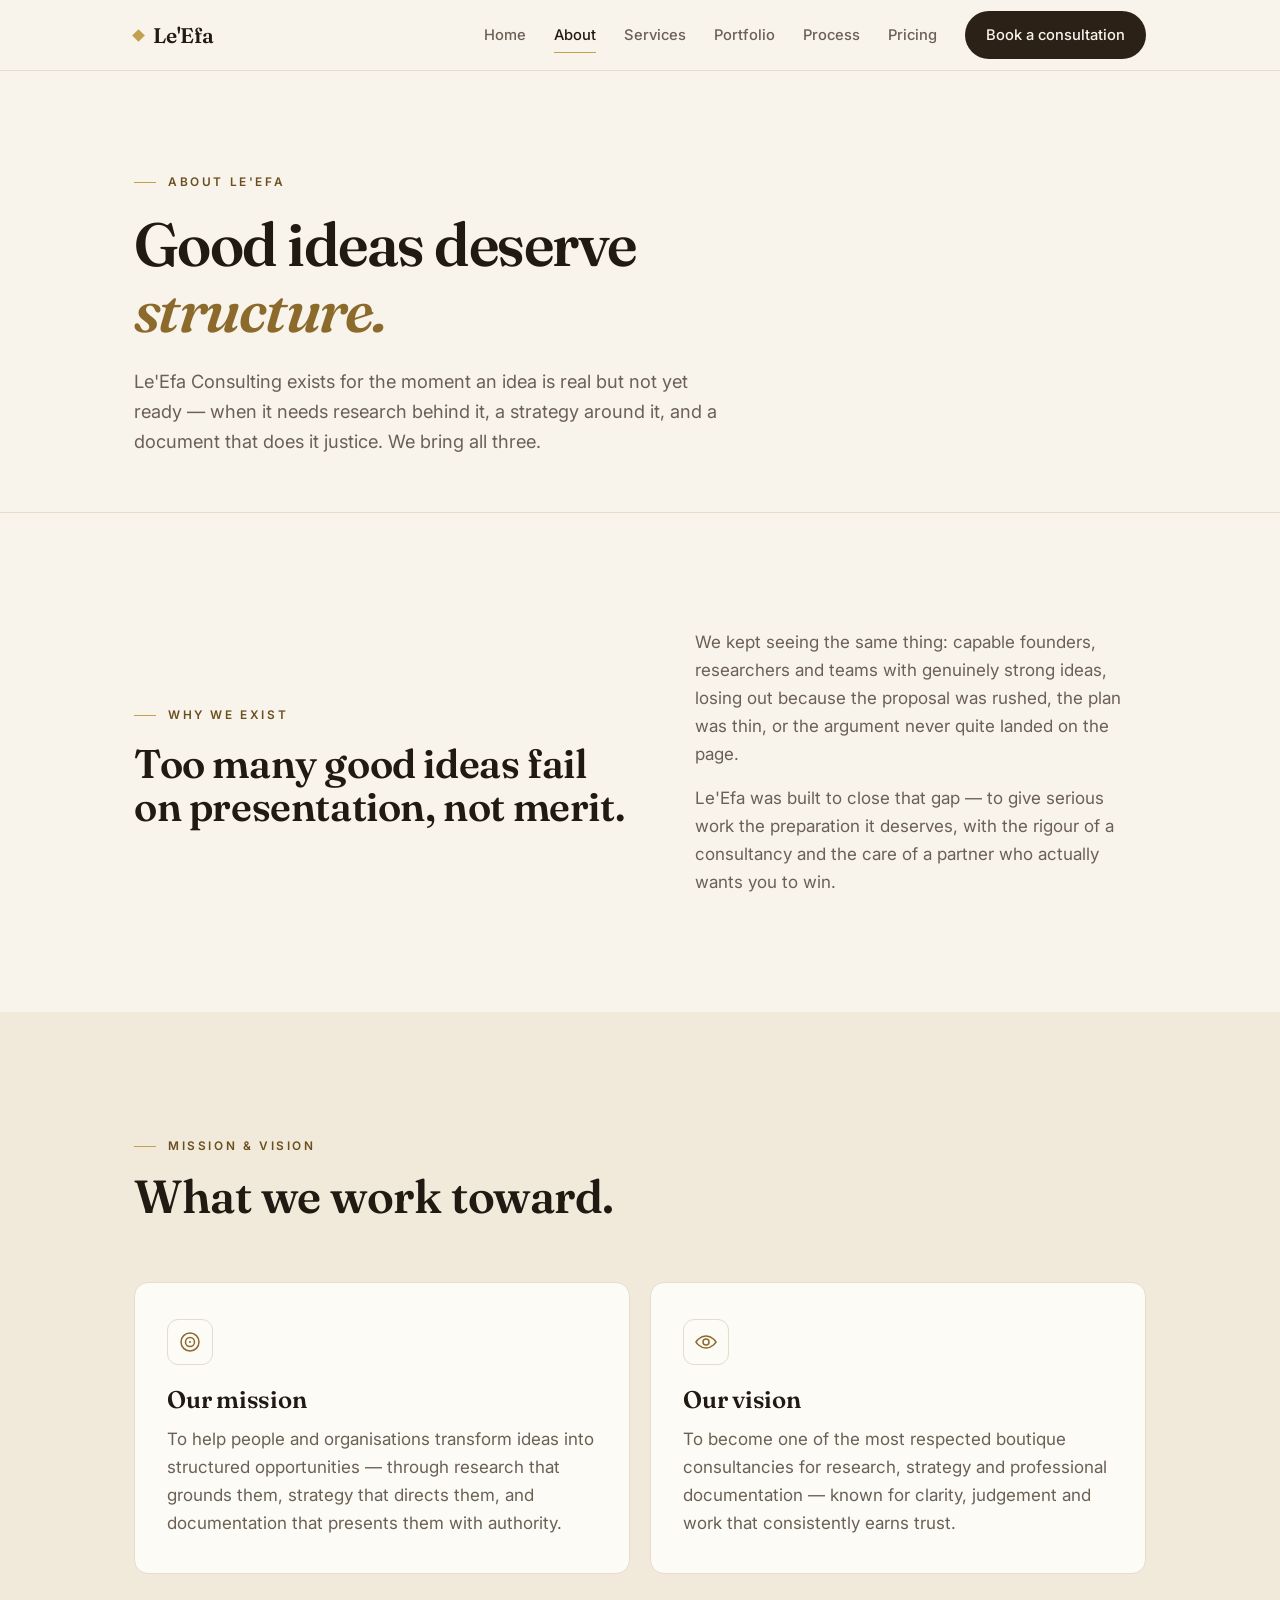
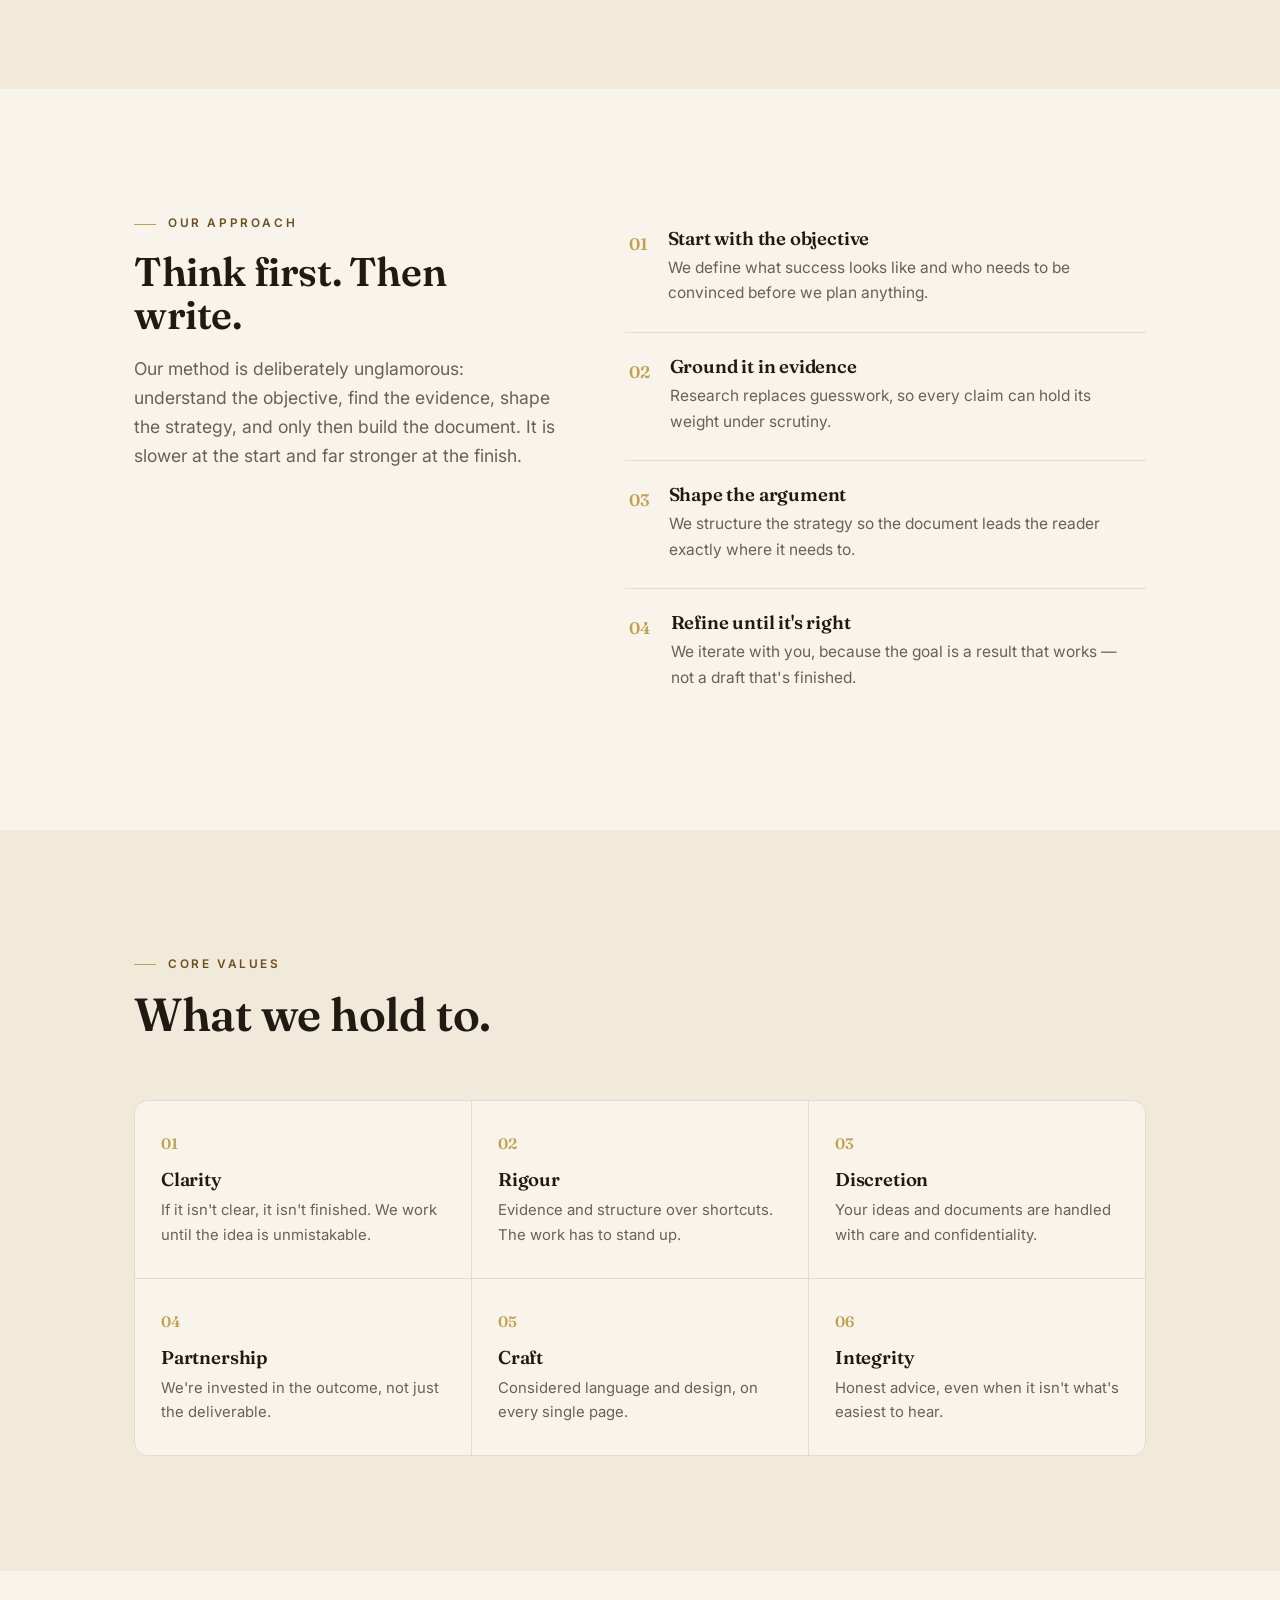
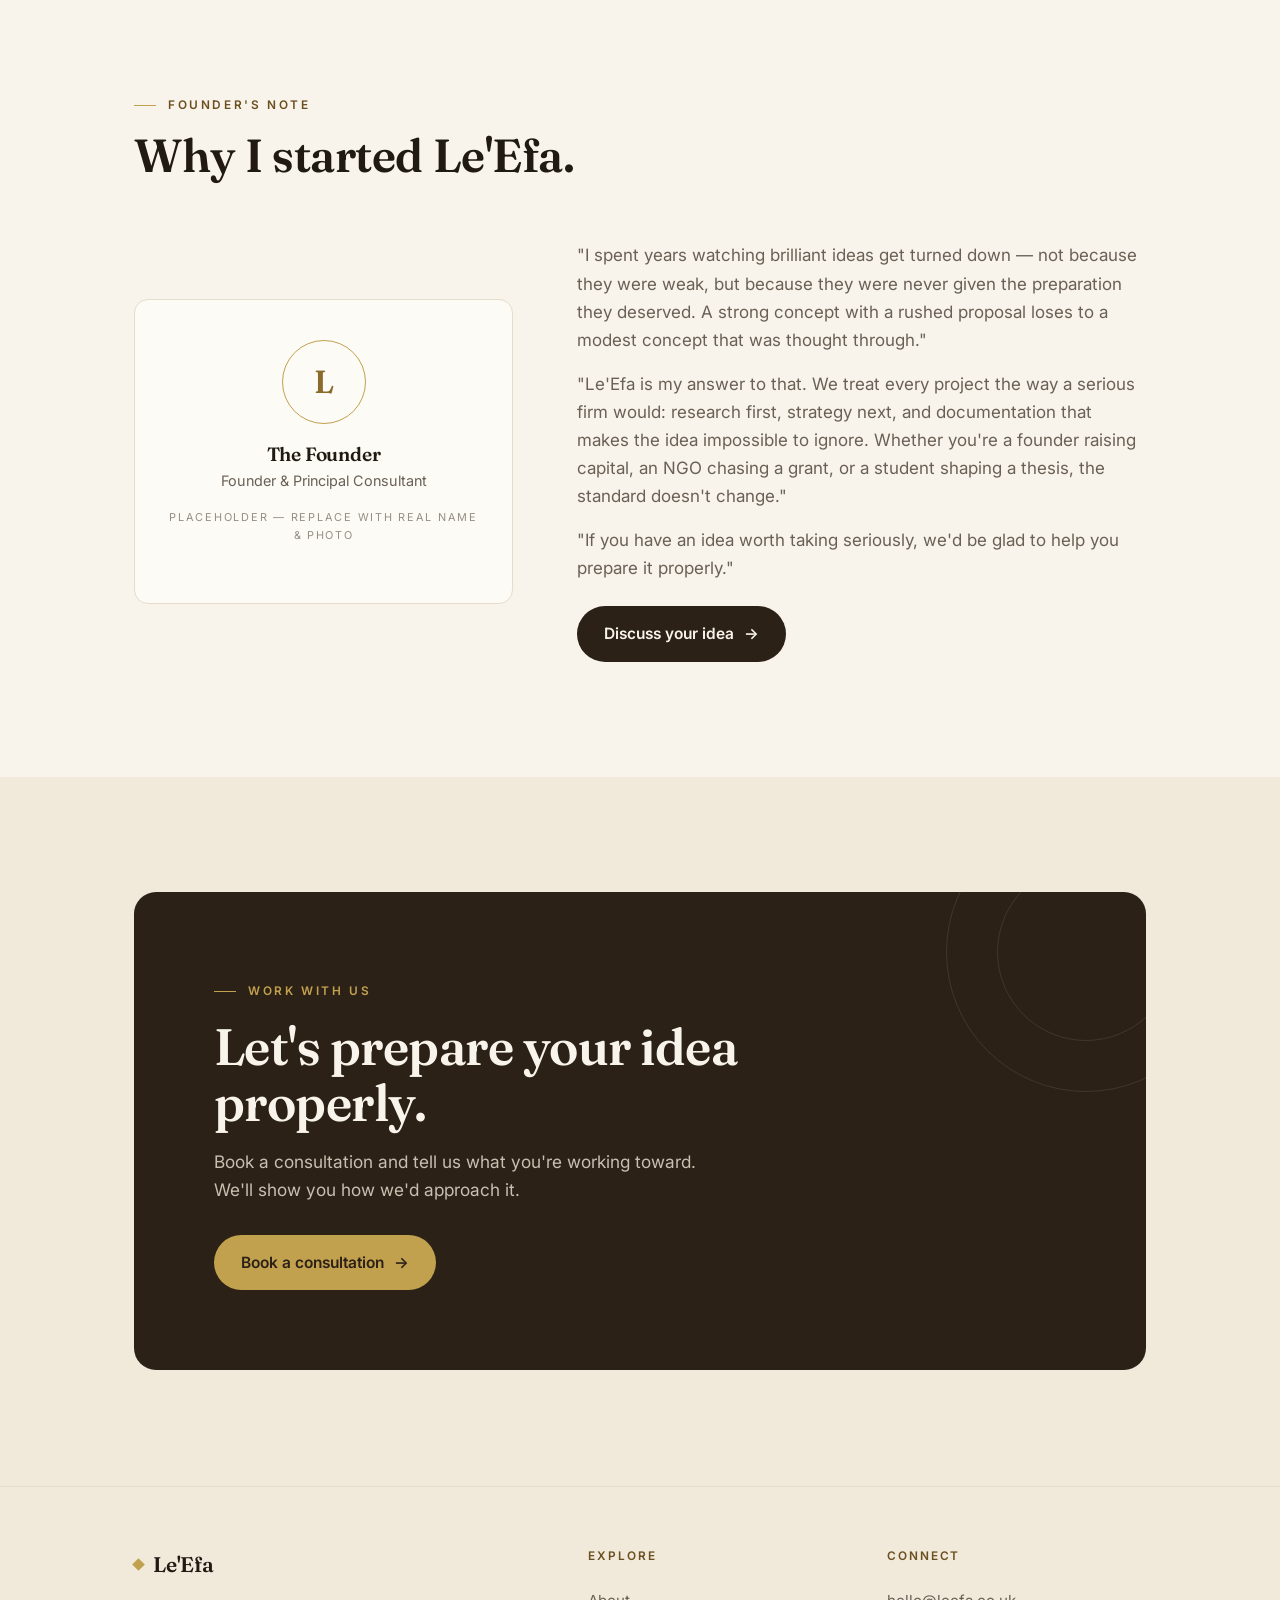
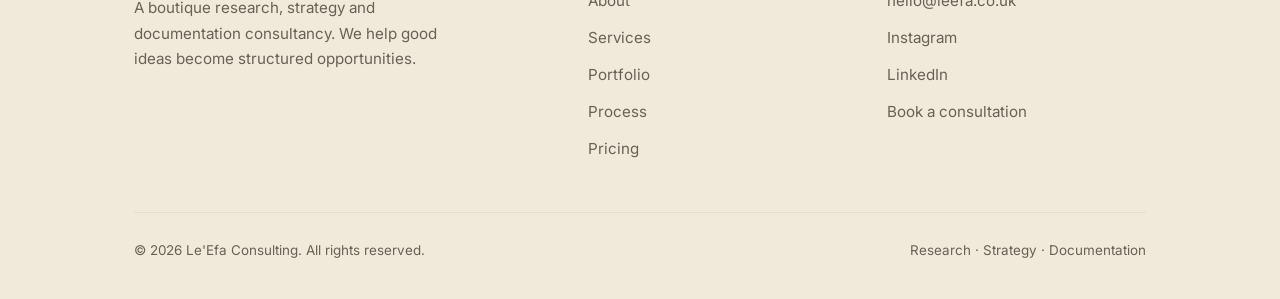
==== about.html @ c6ff4985 "Add files via upload" ====
<!DOCTYPE html>
<html lang="en">
<head>
<meta charset="UTF-8" />
<meta name="viewport" content="width=device-width, initial-scale=1.0" />
<title>About — Le'Efa Consulting</title>
<meta name="description" content="Why Le'Efa Consulting exists: our mission, vision, approach, values and founder story. A boutique research, strategy and documentation consultancy." />
<link rel="preconnect" href="https://fonts.googleapis.com">
<link rel="preconnect" href="https://fonts.gstatic.com" crossorigin>
<link href="https://fonts.googleapis.com/css2?family=Fraunces:opsz,wght@9..144,400;9..144,500;9..144,600;9..144,700&family=Inter:wght@400;500;600&display=swap" rel="stylesheet">
<link rel="stylesheet" href="styles.css">
</head>
<body>

<header>
  <div class="container nav">
    <a class="brand" href="index.html"><span class="mark"></span>Le'Efa</a>
    <nav class="nav-links" aria-label="Primary">
      <a href="index.html">Home</a>
      <a href="about.html" class="current">About</a>
      <a href="services.html">Services</a>
      <a href="portfolio.html">Portfolio</a>
      <a href="process.html">Process</a>
      <a href="pricing.html">Pricing</a>
      <a class="btn btn-primary" href="contact.html">Book a consultation</a>
    </nav>
    <button class="menu-btn" id="menuBtn" aria-label="Open menu" aria-expanded="false"><span></span></button>
  </div>
  <div class="mobile-menu" id="mobileMenu">
    <a href="index.html">Home</a><a href="about.html">About</a><a href="services.html">Services</a><a href="portfolio.html">Portfolio</a><a href="process.html">Process</a><a href="pricing.html">Pricing</a><a href="contact.html">Contact</a>
    <a class="btn btn-primary" href="contact.html">Book a consultation</a>
  </div>
</header>

<!-- PAGE HERO -->
<section class="page-hero">
  <div class="container">
    <span class="eyebrow">About Le'Efa</span>
    <h1>Good ideas deserve <em>structure.</em></h1>
    <p>Le'Efa Consulting exists for the moment an idea is real but not yet ready — when it needs research behind it, a strategy around it, and a document that does it justice. We bring all three.</p>
  </div>
</section>

<!-- WHY WE EXIST -->
<section class="section">
  <div class="container help-grid">
    <div class="rv">
      <span class="eyebrow">Why we exist</span>
      <h2 style="font-size:clamp(1.8rem,3.6vw,2.5rem);margin-top:16px">Too many good ideas fail on presentation, not merit.</h2>
    </div>
    <div class="rv">
      <p style="color:var(--muted);margin-bottom:16px">We kept seeing the same thing: capable founders, researchers and teams with genuinely strong ideas, losing out because the proposal was rushed, the plan was thin, or the argument never quite landed on the page.</p>
      <p style="color:var(--muted)">Le'Efa was built to close that gap — to give serious work the preparation it deserves, with the rigour of a consultancy and the care of a partner who actually wants you to win.</p>
    </div>
  </div>
</section>

<!-- MISSION / VISION -->
<section class="section alt">
  <div class="container">
    <div class="head rv"><span class="eyebrow">Mission &amp; vision</span><h2>What we work toward.</h2></div>
    <div class="mv">
      <div class="mv-card rv">
        <div class="ic"><svg viewBox="0 0 24 24" fill="none" stroke="currentColor" stroke-width="1.5"><circle cx="12" cy="12" r="9"/><circle cx="12" cy="12" r="4.5"/><circle cx="12" cy="12" r="1" fill="currentColor" stroke="none"/></svg></div>
        <h3>Our mission</h3>
        <p>To help people and organisations transform ideas into structured opportunities — through research that grounds them, strategy that directs them, and documentation that presents them with authority.</p>
      </div>
      <div class="mv-card rv">
        <div class="ic"><svg viewBox="0 0 24 24" fill="none" stroke="currentColor" stroke-width="1.5"><path d="M2 12s3.5-6 10-6 10 6 10 6-3.5 6-10 6S2 12 2 12Z"/><circle cx="12" cy="12" r="3"/></svg></div>
        <h3>Our vision</h3>
        <p>To become one of the most respected boutique consultancies for research, strategy and professional documentation — known for clarity, judgement and work that consistently earns trust.</p>
      </div>
    </div>
  </div>
</section>

<!-- APPROACH -->
<section class="section">
  <div class="container why">
    <div class="rv">
      <span class="eyebrow">Our approach</span>
      <h2 style="font-size:clamp(1.8rem,3.6vw,2.5rem);margin-top:16px">Think first. Then write.</h2>
      <p class="lead" style="margin-top:18px">Our method is deliberately unglamorous: understand the objective, find the evidence, shape the strategy, and only then build the document. It is slower at the start and far stronger at the finish.</p>
    </div>
    <div class="why-list rv">
      <div class="why-item"><span class="n">01</span><div><h4>Start with the objective</h4><p>We define what success looks like and who needs to be convinced before we plan anything.</p></div></div>
      <div class="why-item"><span class="n">02</span><div><h4>Ground it in evidence</h4><p>Research replaces guesswork, so every claim can hold its weight under scrutiny.</p></div></div>
      <div class="why-item"><span class="n">03</span><div><h4>Shape the argument</h4><p>We structure the strategy so the document leads the reader exactly where it needs to.</p></div></div>
      <div class="why-item"><span class="n">04</span><div><h4>Refine until it's right</h4><p>We iterate with you, because the goal is a result that works — not a draft that's finished.</p></div></div>
    </div>
  </div>
</section>

<!-- CORE VALUES -->
<section class="section alt">
  <div class="container">
    <div class="head rv"><span class="eyebrow">Core values</span><h2>What we hold to.</h2></div>
    <div class="values">
      <div class="value rv"><div class="vn">01</div><h4>Clarity</h4><p>If it isn't clear, it isn't finished. We work until the idea is unmistakable.</p></div>
      <div class="value rv"><div class="vn">02</div><h4>Rigour</h4><p>Evidence and structure over shortcuts. The work has to stand up.</p></div>
      <div class="value rv"><div class="vn">03</div><h4>Discretion</h4><p>Your ideas and documents are handled with care and confidentiality.</p></div>
      <div class="value rv"><div class="vn">04</div><h4>Partnership</h4><p>We're invested in the outcome, not just the deliverable.</p></div>
      <div class="value rv"><div class="vn">05</div><h4>Craft</h4><p>Considered language and design, on every single page.</p></div>
      <div class="value rv"><div class="vn">06</div><h4>Integrity</h4><p>Honest advice, even when it isn't what's easiest to hear.</p></div>
    </div>
  </div>
</section>

<!-- FOUNDER -->
<section class="section">
  <div class="container">
    <div class="head rv"><span class="eyebrow">Founder's note</span><h2>Why I started Le'Efa.</h2></div>
    <div class="founder">
      <div class="founder-card rv">
        <div class="mono-mark">L</div>
        <h4>The Founder</h4>
        <p class="role">Founder &amp; Principal Consultant</p>
        <p class="ph-note" style="margin-top:16px">Placeholder — replace with real name &amp; photo</p>
      </div>
      <div class="founder-body rv">
        <p>"I spent years watching brilliant ideas get turned down — not because they were weak, but because they were never given the preparation they deserved. A strong concept with a rushed proposal loses to a modest concept that was thought through."</p>
        <p>"Le'Efa is my answer to that. We treat every project the way a serious firm would: research first, strategy next, and documentation that makes the idea impossible to ignore. Whether you're a founder raising capital, an NGO chasing a grant, or a student shaping a thesis, the standard doesn't change."</p>
        <p>"If you have an idea worth taking seriously, we'd be glad to help you prepare it properly."</p>
        <div class="btn-row" style="margin-top:24px"><a class="btn btn-primary" href="contact.html">Discuss your idea <span class="ar">→</span></a></div>
      </div>
    </div>
  </div>
</section>

<!-- CTA -->
<section class="section alt">
  <div class="container">
    <div class="cta-band rv">
      <span class="glow" aria-hidden="true"></span>
      <span class="eyebrow" style="color:var(--gold)">Work with us</span>
      <h2 style="margin-top:18px">Let's prepare your idea properly.</h2>
      <p>Book a consultation and tell us what you're working toward. We'll show you how we'd approach it.</p>
      <div class="btn-row"><a class="btn btn-primary" href="contact.html">Book a consultation <span class="ar">→</span></a></div>
    </div>
  </div>
</section>

<footer>
  <div class="container">
    <div class="foot-grid">
      <div class="foot-brand">
        <a class="brand" href="index.html"><span class="mark"></span>Le'Efa</a>
        <p>A boutique research, strategy and documentation consultancy. We help good ideas become structured opportunities.</p>
      </div>
      <div class="foot"><h5>Explore</h5><a href="about.html">About</a><a href="services.html">Services</a><a href="portfolio.html">Portfolio</a><a href="process.html">Process</a><a href="pricing.html">Pricing</a></div>
      <div class="foot"><h5>Connect</h5><a href="mailto:hello@leefa.co.uk">hello@leefa.co.uk</a><a href="#" target="_blank" rel="noopener">Instagram</a><a href="#" target="_blank" rel="noopener">LinkedIn</a><a href="contact.html">Book a consultation</a></div>
    </div>
    <div class="foot-bottom"><span>© <span id="yr"></span> Le'Efa Consulting. All rights reserved.</span><span>Research · Strategy · Documentation</span></div>
  </div>
</footer>

<script src="main.js" defer></script>
</body>
</html>
---- styles.css ----
/* =======================================================================
   LE'EFA CONSULTING — shared design system
   Edit the tokens in :root to re-skin the entire site in one place.
   ======================================================================= */
:root{
  --cream:#F8F4EC;        /* page background        */
  --warm-white:#FDFBF6;   /* cards / raised surfaces */
  --cream-2:#F1EADB;      /* alt section panels     */
  --ink:#211A12;          /* primary text           */
  --muted:#6A6055;        /* secondary text         */
  --mustard:#8C6A2C;      /* primary brand (large)  */
  --mustard-deep:#6B4F1E; /* brand for small text   */
  --gold:#C2A14E;         /* accent only — rules, marks, hovers */
  --darkbrown:#2C2117;    /* deep sections, footer  */
  --charcoal:#1A1714;     /* near-black             */
  --line:#E5DCCB;         /* hairlines              */

  --max:1140px;
  --gut:clamp(22px,5vw,64px);
  --rad:14px;
  --shadow:0 26px 48px -40px rgba(44,33,23,.55);
}

*{box-sizing:border-box;}
html{scroll-behavior:smooth;}
body{margin:0;background:var(--cream);color:var(--ink);
  font-family:"Inter",system-ui,sans-serif;font-size:17px;line-height:1.65;-webkit-font-smoothing:antialiased;}
a{color:inherit;text-decoration:none;}
img,svg{display:block;max-width:100%;}
h1,h2,h3,h4{font-family:"Fraunces",Georgia,serif;font-weight:600;line-height:1.08;letter-spacing:-.01em;margin:0;color:var(--ink);}
p{margin:0;}
ul{margin:0;}
::selection{background:var(--gold);color:var(--darkbrown);}
:focus-visible{outline:2px solid var(--mustard);outline-offset:3px;border-radius:4px;}

.container{max-width:var(--max);margin:0 auto;padding:0 var(--gut);}
.eyebrow{font-size:.74rem;letter-spacing:.22em;text-transform:uppercase;color:var(--mustard-deep);font-weight:600;display:inline-flex;align-items:center;gap:12px;}
.eyebrow::before{content:"";width:22px;height:1px;background:var(--gold);}
.section{padding:clamp(60px,9vw,116px) 0;}
.alt{background:var(--cream-2);}
.lead{color:var(--muted);font-size:1.1rem;max-width:42ch;}
.center{text-align:center;}
.center .eyebrow{justify-content:center;}
.center .lead{margin-left:auto;margin-right:auto;}

/* ---------- buttons ---------- */
.btn{display:inline-flex;align-items:center;gap:10px;border-radius:46px;padding:14px 26px;font-weight:600;font-size:.97rem;transition:.22s ease;cursor:pointer;border:1px solid transparent;font-family:inherit;}
.btn .ar{transition:transform .22s ease;}
.btn:hover .ar{transform:translateX(4px);}
.btn-primary{background:var(--darkbrown);color:var(--cream);}
.btn-primary:hover{background:var(--mustard);}
.btn-outline{border-color:var(--ink);color:var(--ink);}
.btn-outline:hover{background:var(--ink);color:var(--cream);}
.btn-row{display:flex;gap:16px;flex-wrap:wrap;}

/* ---------- nav ---------- */
header{position:sticky;top:0;z-index:60;background:rgba(248,244,236,.84);backdrop-filter:blur(12px);border-bottom:1px solid var(--line);}
.nav{display:flex;align-items:center;justify-content:space-between;height:70px;}
.brand{font-family:"Fraunces";font-weight:600;font-size:1.32rem;letter-spacing:-.01em;display:flex;align-items:center;gap:10px;color:var(--ink);}
.brand .mark{width:9px;height:9px;background:var(--gold);transform:rotate(45deg);flex:none;}
.nav-links{display:flex;align-items:center;gap:28px;}
.nav-links a{font-size:.92rem;color:var(--muted);font-weight:500;transition:color .2s;position:relative;}
.nav-links a:hover,.nav-links a.current{color:var(--ink);}
.nav-links a::after{content:"";position:absolute;left:0;bottom:-6px;width:0;height:1.5px;background:var(--gold);transition:width .25s;}
.nav-links a:hover::after,.nav-links a.current::after{width:100%;}
.nav-links a.btn::after{display:none;}
.nav .btn{padding:11px 20px;color:var(--cream);}
.menu-btn{display:none;background:none;border:1px solid var(--line);border-radius:10px;width:42px;height:38px;cursor:pointer;padding:0;align-items:center;justify-content:center;}
.menu-btn span,.menu-btn span::before,.menu-btn span::after{display:block;width:18px;height:1.5px;background:var(--ink);position:relative;}
.menu-btn span::before,.menu-btn span::after{content:"";position:absolute;left:0;}
.menu-btn span::before{top:-6px;}.menu-btn span::after{top:6px;}
.mobile-menu{display:none;flex-direction:column;padding:8px var(--gut) 22px;border-bottom:1px solid var(--line);background:var(--cream);}
.mobile-menu a{padding:13px 0;border-bottom:1px solid var(--line);font-size:1rem;color:var(--ink);}
.mobile-menu a:last-of-type{border-bottom:none;}
.mobile-menu .btn{margin-top:16px;justify-content:center;color:var(--cream);}
.mobile-menu.open{display:flex;}

/* ---------- page hero (subpages) ---------- */
.page-hero{padding:clamp(54px,8vw,92px) 0 clamp(36px,5vw,56px);border-bottom:1px solid var(--line);}
.page-hero h1{font-size:clamp(2.4rem,5.4vw,3.8rem);font-weight:600;letter-spacing:-.025em;margin-top:20px;max-width:18ch;}
.page-hero h1 em{font-style:italic;color:var(--mustard);}
.page-hero p{color:var(--muted);font-size:1.14rem;max-width:54ch;margin-top:22px;}

/* ---------- home hero ---------- */
.hero{padding-top:clamp(40px,7vw,84px);padding-bottom:clamp(54px,8vw,96px);}
.hero-grid{display:grid;grid-template-columns:1.08fr .92fr;gap:clamp(30px,5vw,68px);align-items:center;}
.hero h1{font-size:clamp(2.5rem,6vw,4.4rem);font-weight:600;letter-spacing:-.025em;margin-top:22px;}
.hero h1 em{font-style:italic;color:var(--mustard);}
.hero .lead{margin:26px 0 34px;max-width:44ch;font-size:1.14rem;}
.hero .btn-row{margin-bottom:30px;}
.served{display:flex;gap:22px;flex-wrap:wrap;color:var(--muted);font-size:.82rem;letter-spacing:.04em;}
.served span{display:flex;align-items:center;gap:8px;}
.served span::before{content:"";width:5px;height:5px;background:var(--gold);border-radius:50%;}

/* hero figure: layered document */
.figure{position:relative;display:flex;justify-content:center;}
.doc-stack{position:relative;width:min(100%,420px);aspect-ratio:5/5.4;}
.doc{position:absolute;inset:0;background:var(--warm-white);border:1px solid var(--line);border-radius:12px;box-shadow:var(--shadow);}
.doc.back{transform:rotate(-5deg) translate(-12px,14px);background:var(--cream-2);box-shadow:none;}
.doc.mid{transform:rotate(3deg) translate(10px,6px);opacity:.9;box-shadow:0 18px 34px -30px rgba(44,33,23,.5);}
.doc.front{padding:34px 32px;}
.doc .tab{position:absolute;top:-1px;right:30px;width:46px;height:18px;background:var(--gold);border-radius:0 0 6px 6px;}
.doc .h-bar{height:13px;width:58%;background:var(--mustard);border-radius:3px;margin-bottom:8px;}
.doc .h-sub{height:8px;width:34%;background:var(--gold);border-radius:3px;margin-bottom:26px;}
.doc .ln{height:7px;background:var(--line);border-radius:3px;margin-bottom:13px;}
.doc .seal{position:absolute;bottom:30px;left:32px;display:flex;align-items:center;gap:10px;color:var(--mustard-deep);font-family:"Fraunces";font-weight:600;font-size:.84rem;}
.doc .seal .ring{width:26px;height:26px;border:1.5px solid var(--gold);border-radius:50%;display:flex;align-items:center;justify-content:center;font-size:.74rem;}
.doc{opacity:0;animation:fadein .9s cubic-bezier(.16,.8,.3,1) forwards;}
.doc.back{animation-name:riseBack;animation-delay:.05s;}
.doc.mid{animation-name:riseMid;animation-delay:.13s;}
.doc.front{animation-name:riseFront;animation-delay:.22s;}
@keyframes fadein{to{opacity:1;}}
@keyframes riseBack{from{opacity:0;transform:rotate(-5deg) translate(-12px,30px);}to{opacity:1;transform:rotate(-5deg) translate(-12px,14px);}}
@keyframes riseMid{from{opacity:0;transform:rotate(3deg) translate(10px,24px);}to{opacity:.9;transform:rotate(3deg) translate(10px,6px);}}
@keyframes riseFront{from{opacity:0;transform:translateY(22px);}to{opacity:1;transform:translateY(0);}}

/* ---------- section head ---------- */
.head{max-width:56ch;margin-bottom:clamp(40px,6vw,60px);}
.head.center{margin-left:auto;margin-right:auto;}
.head h2{font-size:clamp(1.9rem,4vw,2.9rem);margin-top:16px;}
.head p{color:var(--muted);margin-top:16px;font-size:1.06rem;}

/* ---------- pillars / cards ---------- */
.pillars{display:grid;grid-template-columns:repeat(3,1fr);gap:20px;}
.pillar{background:var(--warm-white);border:1px solid var(--line);border-radius:var(--rad);padding:32px 28px 34px;transition:.25s ease;}
.pillar:hover{transform:translateY(-4px);box-shadow:var(--shadow);}
.ic{width:46px;height:46px;border:1px solid var(--line);border-radius:11px;display:flex;align-items:center;justify-content:center;color:var(--mustard);margin-bottom:22px;}
.ic svg{width:24px;height:24px;}
.pillar h3{font-size:1.34rem;margin-bottom:10px;}
.pillar p{color:var(--muted);font-size:.98rem;}

/* ---------- who we help ---------- */
.help-grid{display:grid;grid-template-columns:1.1fr 1fr;gap:clamp(34px,5vw,70px);align-items:center;}
.help-list{display:grid;grid-template-columns:1fr 1fr;gap:1px;background:var(--line);border:1px solid var(--line);border-radius:var(--rad);overflow:hidden;}
.help-list div{background:var(--cream);padding:24px 22px;}
.help-list h4{font-size:1.04rem;margin-bottom:5px;}
.help-list p{color:var(--muted);font-size:.9rem;}

/* ---------- featured services ---------- */
.svc{display:grid;grid-template-columns:repeat(3,1fr);gap:20px;}
.svc-card{border:1px solid var(--line);border-radius:var(--rad);padding:30px 26px 28px;background:var(--warm-white);position:relative;overflow:hidden;transition:.25s;}
.svc-card::before{content:"";position:absolute;top:0;left:0;width:0;height:3px;background:var(--gold);transition:width .35s;}
.svc-card:hover::before{width:100%;}
.svc-card:hover{transform:translateY(-4px);box-shadow:var(--shadow);}
.svc-card .cat{font-size:.72rem;letter-spacing:.16em;text-transform:uppercase;color:var(--mustard-deep);font-weight:600;}
.svc-card h3{font-size:1.26rem;margin:14px 0 10px;}
.svc-card ul{list-style:none;padding:0;}
.svc-card li{color:var(--muted);font-size:.95rem;padding:7px 0 7px 18px;position:relative;border-top:1px solid var(--line);}
.svc-card li:first-child{border-top:none;}
.svc-card li::before{content:"";position:absolute;left:0;top:15px;width:6px;height:6px;border-right:1.5px solid var(--gold);border-bottom:1.5px solid var(--gold);transform:rotate(-45deg);}

/* ---------- why choose ---------- */
.why{display:grid;grid-template-columns:.9fr 1.1fr;gap:clamp(34px,5vw,64px);align-items:start;}
.why-list{display:grid;gap:2px;}
.why-item{padding:24px 4px;border-top:1px solid var(--line);display:grid;grid-template-columns:auto 1fr;gap:20px;}
.why-item:first-child{border-top:none;}
.why-item .n{font-family:"Fraunces";font-weight:600;color:var(--gold);font-size:1.05rem;padding-top:2px;}
.why-item h4{font-size:1.16rem;margin-bottom:6px;}
.why-item p{color:var(--muted);font-size:.97rem;}

/* ---------- process (compact, home) ---------- */
.track{display:grid;grid-template-columns:repeat(6,1fr);gap:14px;position:relative;}
.track::before{content:"";position:absolute;left:7%;right:7%;top:18px;height:1px;background:linear-gradient(90deg,var(--gold),var(--line));}
.pstep{position:relative;text-align:center;}
.pnode{width:38px;height:38px;border-radius:50%;background:var(--cream);border:1.5px solid var(--gold);color:var(--mustard-deep);font-family:"Fraunces";font-weight:600;display:flex;align-items:center;justify-content:center;margin:0 auto 18px;position:relative;z-index:1;font-size:.95rem;}
.pstep h4{font-size:1.02rem;margin-bottom:6px;}
.pstep p{color:var(--muted);font-size:.86rem;line-height:1.5;}

/* ---------- journey (process page, detailed) ---------- */
.journey{position:relative;max-width:760px;}
.journey::before{content:"";position:absolute;left:23px;top:10px;bottom:10px;width:1px;background:linear-gradient(var(--gold),var(--line));}
.jstep{position:relative;display:grid;grid-template-columns:auto 1fr;gap:28px;padding:0 0 clamp(34px,5vw,52px);}
.jstep:last-child{padding-bottom:0;}
.jnode{width:48px;height:48px;border-radius:50%;background:var(--cream);border:1.5px solid var(--gold);color:var(--mustard-deep);font-family:"Fraunces";font-weight:600;display:flex;align-items:center;justify-content:center;font-size:1.05rem;position:relative;z-index:1;}
.jstep h3{font-size:1.4rem;margin-bottom:8px;}
.jstep p{color:var(--muted);max-width:52ch;}
.jstep .meta{font-size:.72rem;letter-spacing:.16em;text-transform:uppercase;color:var(--mustard-deep);font-weight:600;margin-bottom:6px;display:block;}

/* ---------- accordion (services) ---------- */
.acc{border:1px solid var(--line);border-radius:var(--rad);overflow:hidden;background:var(--warm-white);}
.acc-item{border-top:1px solid var(--line);}
.acc-item:first-child{border-top:none;}
.acc-head{width:100%;display:flex;align-items:center;justify-content:space-between;gap:18px;background:none;border:none;cursor:pointer;
  padding:26px clamp(20px,3vw,32px);text-align:left;font-family:inherit;color:var(--ink);transition:background .2s;}
.acc-head:hover{background:var(--cream);}
.acc-head .ah-left{display:flex;align-items:baseline;gap:16px;}
.acc-head .ah-num{font-family:"Fraunces";color:var(--gold);font-weight:600;font-size:.95rem;}
.acc-head h3{font-size:clamp(1.15rem,2.4vw,1.5rem);}
.acc-head .chev{width:26px;height:26px;flex:none;border:1px solid var(--line);border-radius:50%;display:flex;align-items:center;justify-content:center;color:var(--mustard);transition:transform .3s,background .2s,color .2s;}
.acc-item.open .acc-head .chev{transform:rotate(45deg);background:var(--mustard);color:var(--cream);border-color:var(--mustard);}
.acc-body{display:grid;grid-template-rows:0fr;transition:grid-template-rows .35s ease;}
.acc-body > .acc-inner{overflow:hidden;}
.acc-item.open .acc-body{grid-template-rows:1fr;}
.acc-content{padding:0 clamp(20px,3vw,32px) 30px;display:grid;grid-template-columns:1.4fr 1fr;gap:28px;}
.acc-content p.desc{color:var(--muted);}
.acc-content .ideal{font-size:.92rem;color:var(--muted);margin-top:14px;}
.acc-content .ideal b{color:var(--ink);}
.acc-content h5{font-size:.72rem;letter-spacing:.16em;text-transform:uppercase;color:var(--mustard-deep);margin:0 0 12px;font-family:"Inter";font-weight:600;}
.deliverables{list-style:none;padding:0;}
.deliverables li{font-size:.94rem;color:var(--muted);padding:7px 0 7px 20px;position:relative;}
.deliverables li::before{content:"";position:absolute;left:0;top:13px;width:6px;height:6px;border-right:1.5px solid var(--gold);border-bottom:1.5px solid var(--gold);transform:rotate(-45deg);}
.acc-content .btn{margin-top:18px;}

/* ---------- portfolio ---------- */
.pf-grid{display:grid;grid-template-columns:repeat(2,1fr);gap:20px;}
.pf-card{border:1px solid var(--line);border-radius:var(--rad);background:var(--warm-white);overflow:hidden;transition:.25s;}
.pf-card:hover{box-shadow:var(--shadow);}
.pf-top{padding:28px clamp(22px,3vw,32px);cursor:pointer;}
.pf-cat{font-size:.72rem;letter-spacing:.16em;text-transform:uppercase;color:var(--mustard-deep);font-weight:600;}
.pf-top h3{font-size:1.4rem;margin:12px 0 0;display:flex;justify-content:space-between;align-items:start;gap:16px;}
.pf-top h3 .chev{width:26px;height:26px;flex:none;border:1px solid var(--line);border-radius:50%;display:flex;align-items:center;justify-content:center;color:var(--mustard);font-size:1rem;transition:transform .3s,background .2s,color .2s;}
.pf-card.open .pf-top h3 .chev{transform:rotate(45deg);background:var(--mustard);color:var(--cream);border-color:var(--mustard);}
.pf-detail{display:grid;grid-template-rows:0fr;transition:grid-template-rows .35s ease;}
.pf-detail > div{overflow:hidden;}
.pf-card.open .pf-detail{grid-template-rows:1fr;}
.pf-inner{padding:0 clamp(22px,3vw,32px) 30px;}
.pf-block{border-top:1px solid var(--line);padding:18px 0;}
.pf-block:last-child{padding-bottom:0;}
.pf-block h5{font-size:.72rem;letter-spacing:.16em;text-transform:uppercase;color:var(--mustard-deep);margin:0 0 6px;font-family:"Inter";font-weight:600;}
.pf-block p{color:var(--muted);font-size:.97rem;}
.pf-block.outcome p{color:var(--ink);}

/* ---------- testimonials ---------- */
.quotes{display:grid;grid-template-columns:repeat(3,1fr);gap:20px;}
.quote{background:var(--warm-white);border:1px solid var(--line);border-radius:var(--rad);padding:30px 28px;}
.quote .stars{color:var(--gold);letter-spacing:3px;font-size:.8rem;margin-bottom:16px;}
.quote p{font-family:"Fraunces";font-weight:500;font-size:1.08rem;line-height:1.45;color:var(--ink);}
.quote cite{display:block;margin-top:20px;font-style:normal;color:var(--muted);font-size:.88rem;}
.quote cite b{color:var(--ink);font-weight:600;}
.ph-note{font-size:.68rem;letter-spacing:.16em;text-transform:uppercase;color:var(--muted);opacity:.7;display:inline-block;margin-bottom:18px;}

/* ---------- pricing ---------- */
.tiers{display:grid;grid-template-columns:repeat(3,1fr);gap:20px;align-items:stretch;}
.tier{border:1px solid var(--line);border-radius:var(--rad);padding:32px 28px 30px;background:var(--warm-white);display:flex;flex-direction:column;}
.tier.feature{background:var(--darkbrown);color:var(--cream);border-color:var(--darkbrown);}
.tier.feature h3,.tier.feature .price{color:var(--cream);}
.tier.feature .for,.tier.feature .desc{color:#C9BFB0;}
.tier.feature .btn-outline{border-color:#5a4c3b;color:var(--cream);}
.tier.feature .btn-outline:hover{background:var(--gold);border-color:var(--gold);color:var(--darkbrown);}
.tier .tag{font-size:.72rem;letter-spacing:.16em;text-transform:uppercase;color:var(--mustard-deep);font-weight:600;}
.tier.feature .tag{color:var(--gold);}
.tier h3{font-size:1.28rem;margin:12px 0 4px;}
.tier .price{font-family:"Fraunces";font-weight:600;font-size:1.9rem;margin:6px 0 2px;}
.tier .price small{font-size:.82rem;font-family:"Inter";color:var(--muted);font-weight:400;}
.tier.feature .price small{color:#C9BFB0;}
.tier .desc{color:var(--muted);font-size:.95rem;margin:14px 0;}
.tier .for{font-size:.86rem;color:var(--muted);margin-bottom:24px;padding-top:16px;border-top:1px solid var(--line);}
.tier.feature .for{border-color:#43362a;}
.tier .btn{margin-top:auto;justify-content:center;}

/* ---------- mission / vision / values / founder (about) ---------- */
.mv{display:grid;grid-template-columns:1fr 1fr;gap:20px;}
.mv-card{border:1px solid var(--line);border-radius:var(--rad);padding:36px 32px;background:var(--warm-white);}
.mv-card .ic{margin-bottom:22px;}
.mv-card h3{font-size:1.5rem;margin-bottom:12px;}
.mv-card p{color:var(--muted);}
.values{display:grid;grid-template-columns:repeat(3,1fr);gap:1px;background:var(--line);border:1px solid var(--line);border-radius:var(--rad);overflow:hidden;}
.value{background:var(--cream);padding:30px 26px;}
.value .vn{font-family:"Fraunces";color:var(--gold);font-weight:600;font-size:.95rem;margin-bottom:14px;}
.value h4{font-size:1.16rem;margin-bottom:8px;}
.value p{color:var(--muted);font-size:.93rem;}
.founder{display:grid;grid-template-columns:.8fr 1.2fr;gap:clamp(34px,5vw,64px);align-items:center;}
.founder-card{border:1px solid var(--line);border-radius:var(--rad);background:var(--warm-white);padding:40px 34px;text-align:center;}
.founder-card .mono-mark{width:84px;height:84px;border:1.5px solid var(--gold);border-radius:50%;display:flex;align-items:center;justify-content:center;font-family:"Fraunces";font-weight:600;font-size:2rem;color:var(--mustard);margin:0 auto 20px;}
.founder-card h4{font-size:1.2rem;}
.founder-card .role{color:var(--muted);font-size:.9rem;margin-top:4px;}
.founder-body p{color:var(--muted);margin-bottom:16px;}
.founder-body p:last-child{margin-bottom:0;}

/* ---------- final cta ---------- */
.cta-band{background:var(--darkbrown);color:var(--cream);border-radius:22px;padding:clamp(44px,7vw,80px);position:relative;overflow:hidden;}
.cta-band h2{color:var(--cream);font-size:clamp(2rem,4.6vw,3.2rem);max-width:16ch;}
.cta-band p{color:#C9BFB0;margin:18px 0 30px;max-width:46ch;font-size:1.08rem;}
.cta-band .btn-primary{background:var(--gold);color:var(--darkbrown);}
.cta-band .btn-primary:hover{background:var(--cream);}
.cta-band .glow{position:absolute;right:-80px;top:-80px;width:280px;height:280px;border:1px solid #43362a;border-radius:50%;}
.cta-band .glow::after{content:"";position:absolute;inset:50px;border:1px solid #43362a;border-radius:50%;}

/* ---------- contact ---------- */
.contact-grid{display:grid;grid-template-columns:1fr 1fr;gap:clamp(34px,5vw,64px);}
.field{margin-bottom:18px;}
.field label{display:block;font-size:.82rem;letter-spacing:.04em;color:var(--muted);margin-bottom:7px;font-weight:500;}
.field input,.field textarea,.field select{width:100%;border:1px solid var(--line);background:var(--warm-white);border-radius:10px;padding:13px 15px;font-family:inherit;font-size:.98rem;color:var(--ink);transition:border-color .2s;}
.field input:focus,.field textarea:focus,.field select:focus{outline:none;border-color:var(--mustard);}
.field textarea{resize:vertical;min-height:120px;}
.contact-info{display:flex;flex-direction:column;}
.ci-row{display:flex;align-items:center;gap:14px;padding:18px 0;border-bottom:1px solid var(--line);}
.ci-row:first-child{padding-top:0;}
.ci-row .ic{margin-bottom:0;flex:none;width:42px;height:42px;}
.ci-row .ic svg{width:20px;height:20px;}
.ci-row .lbl{font-size:.74rem;letter-spacing:.1em;text-transform:uppercase;color:var(--muted);}
.ci-row a,.ci-row span.v{font-weight:500;color:var(--ink);}
.ci-row a:hover{color:var(--mustard);}
.map-ph{margin-top:26px;border:1px dashed var(--line);border-radius:var(--rad);background:var(--cream-2);height:200px;display:flex;flex-direction:column;align-items:center;justify-content:center;gap:8px;color:var(--muted);text-align:center;padding:20px;}
.map-ph .pin{width:34px;height:34px;color:var(--mustard);}

/* ---------- footer ---------- */
footer{background:var(--cream-2);border-top:1px solid var(--line);padding:60px 0 38px;}
.foot-grid{display:grid;grid-template-columns:1.6fr 1fr 1fr;gap:40px;margin-bottom:44px;}
.foot-brand p{color:var(--muted);font-size:.95rem;max-width:34ch;margin-top:14px;}
.foot h5{font-size:.74rem;letter-spacing:.16em;text-transform:uppercase;color:var(--mustard-deep);margin:0 0 16px;font-weight:600;font-family:"Inter";}
.foot a{display:block;color:var(--muted);font-size:.95rem;padding:6px 0;transition:color .2s;}
.foot a:hover{color:var(--ink);}
.foot-bottom{border-top:1px solid var(--line);padding-top:26px;display:flex;justify-content:space-between;gap:16px;flex-wrap:wrap;color:var(--muted);font-size:.84rem;}

/* ---------- reveal ---------- */
.rv{opacity:0;transform:translateY(22px);transition:opacity .7s ease,transform .7s cubic-bezier(.16,.8,.3,1);}
.rv.in{opacity:1;transform:none;}

/* ---------- responsive ---------- */
@media (max-width:920px){
  .nav-links{display:none;}
  .menu-btn{display:flex;}
  .hero-grid{grid-template-columns:1fr;}
  .figure{order:-1;}
  .doc-stack{width:min(78%,360px);}
  .pillars,.svc,.quotes,.tiers,.pf-grid,.mv,.values{grid-template-columns:1fr;}
  .help-grid,.why,.contact-grid,.founder{grid-template-columns:1fr;}
  .acc-content{grid-template-columns:1fr;gap:18px;}
  .track{grid-template-columns:1fr;gap:0;}
  .track::before{left:18px;right:auto;top:0;bottom:0;width:1px;height:auto;background:linear-gradient(var(--gold),var(--line));}
  .pstep{text-align:left;display:grid;grid-template-columns:auto 1fr;gap:18px;padding:14px 0;}
  .pnode{margin:0;}
  .foot-grid{grid-template-columns:1fr;gap:30px;}
}
@media (max-width:560px){
  .help-list,.values{grid-template-columns:1fr;}
  .tier.feature{order:-1;}
}
@media (prefers-reduced-motion:reduce){
  .rv{opacity:1;transform:none;transition:none;}
  .doc{animation:none;opacity:1;}
  .doc.back{transform:rotate(-5deg) translate(-12px,14px);}
  .doc.mid{transform:rotate(3deg) translate(10px,6px);opacity:.9;}
  .doc.front{transform:none;}
  html{scroll-behavior:auto;}
}
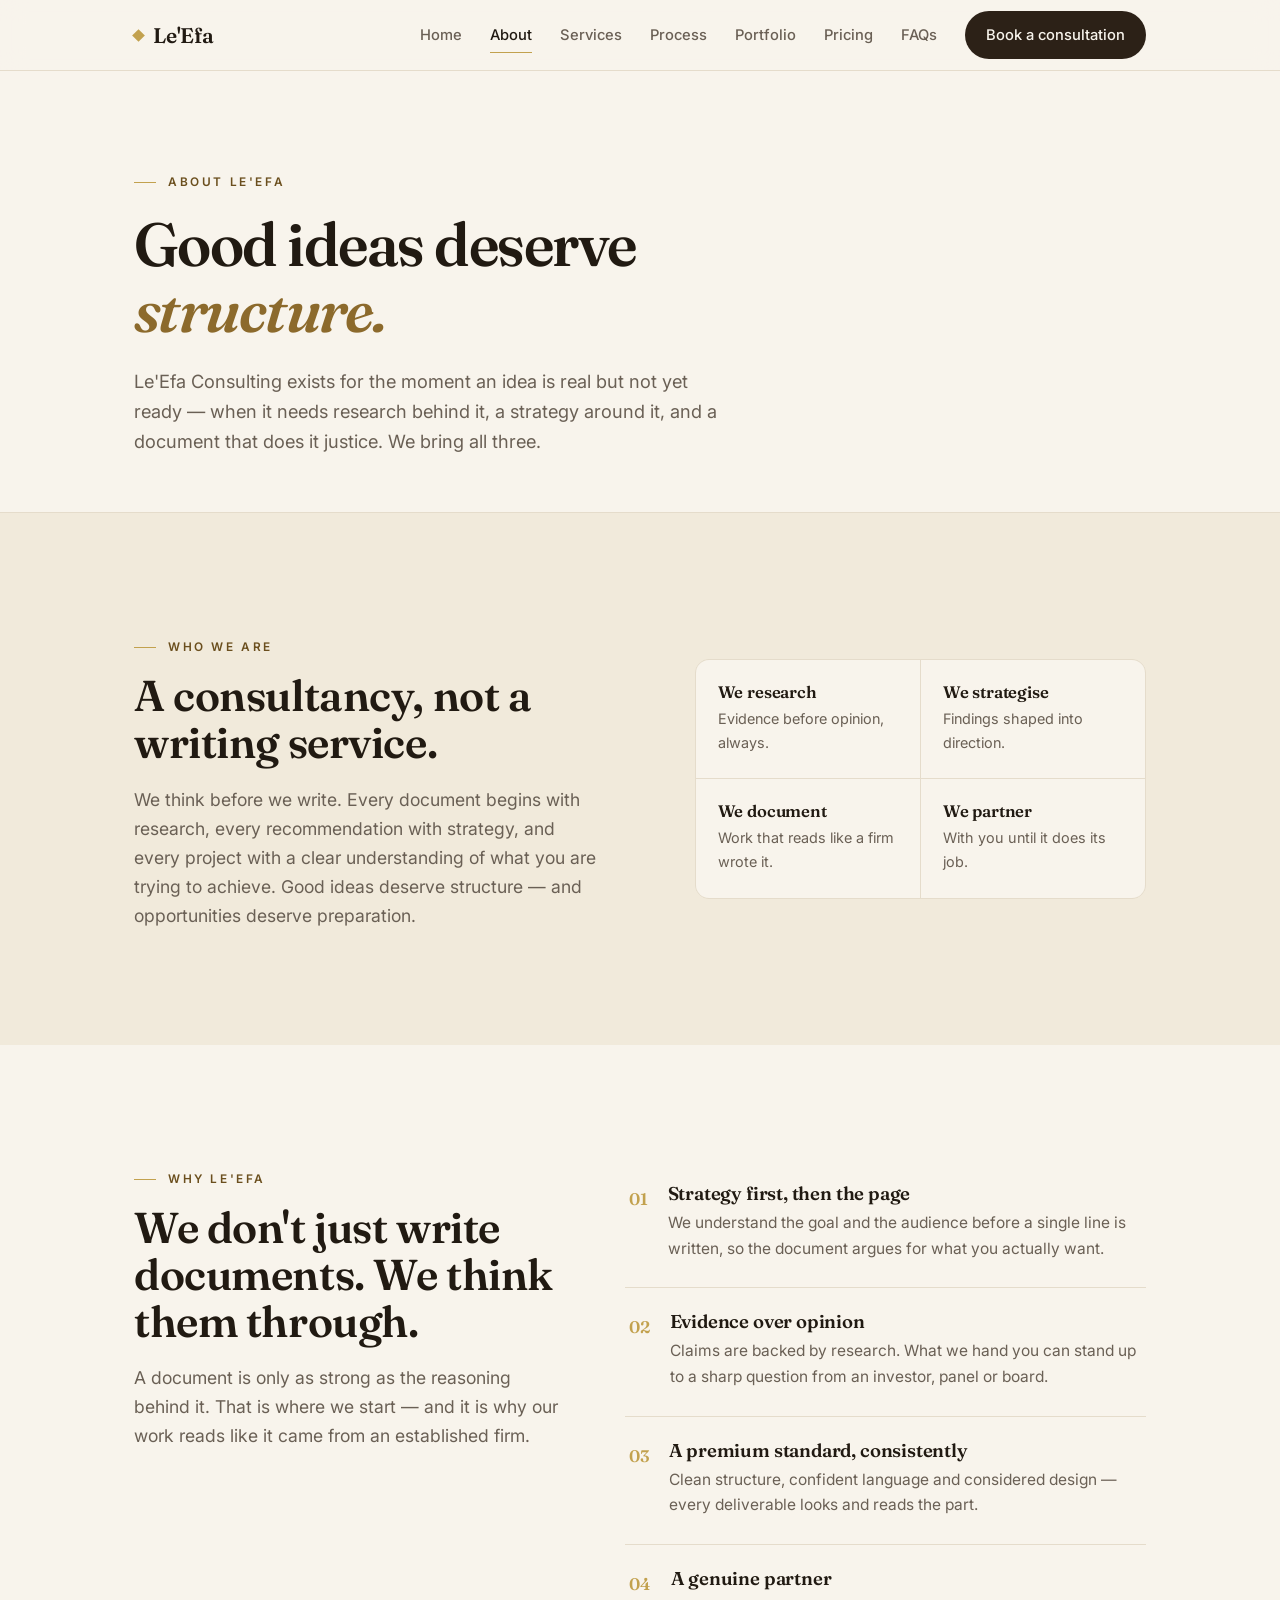
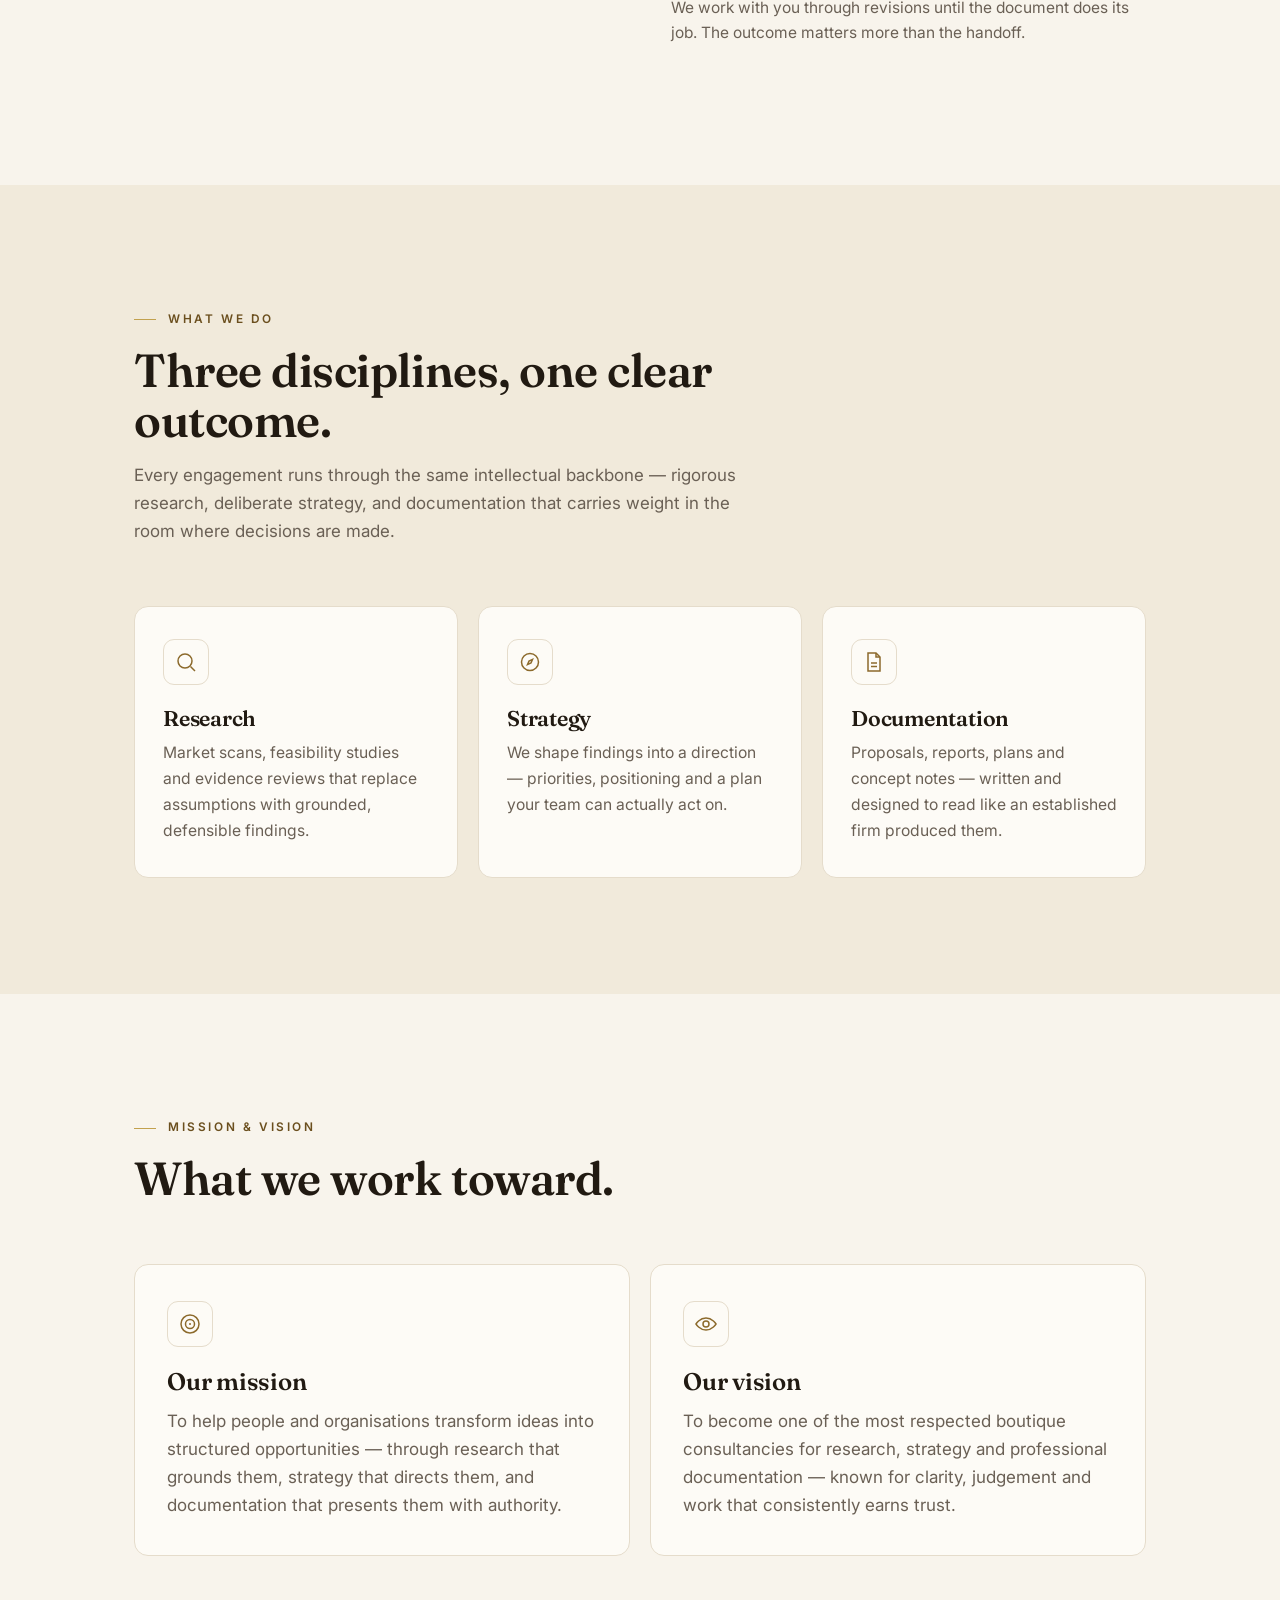
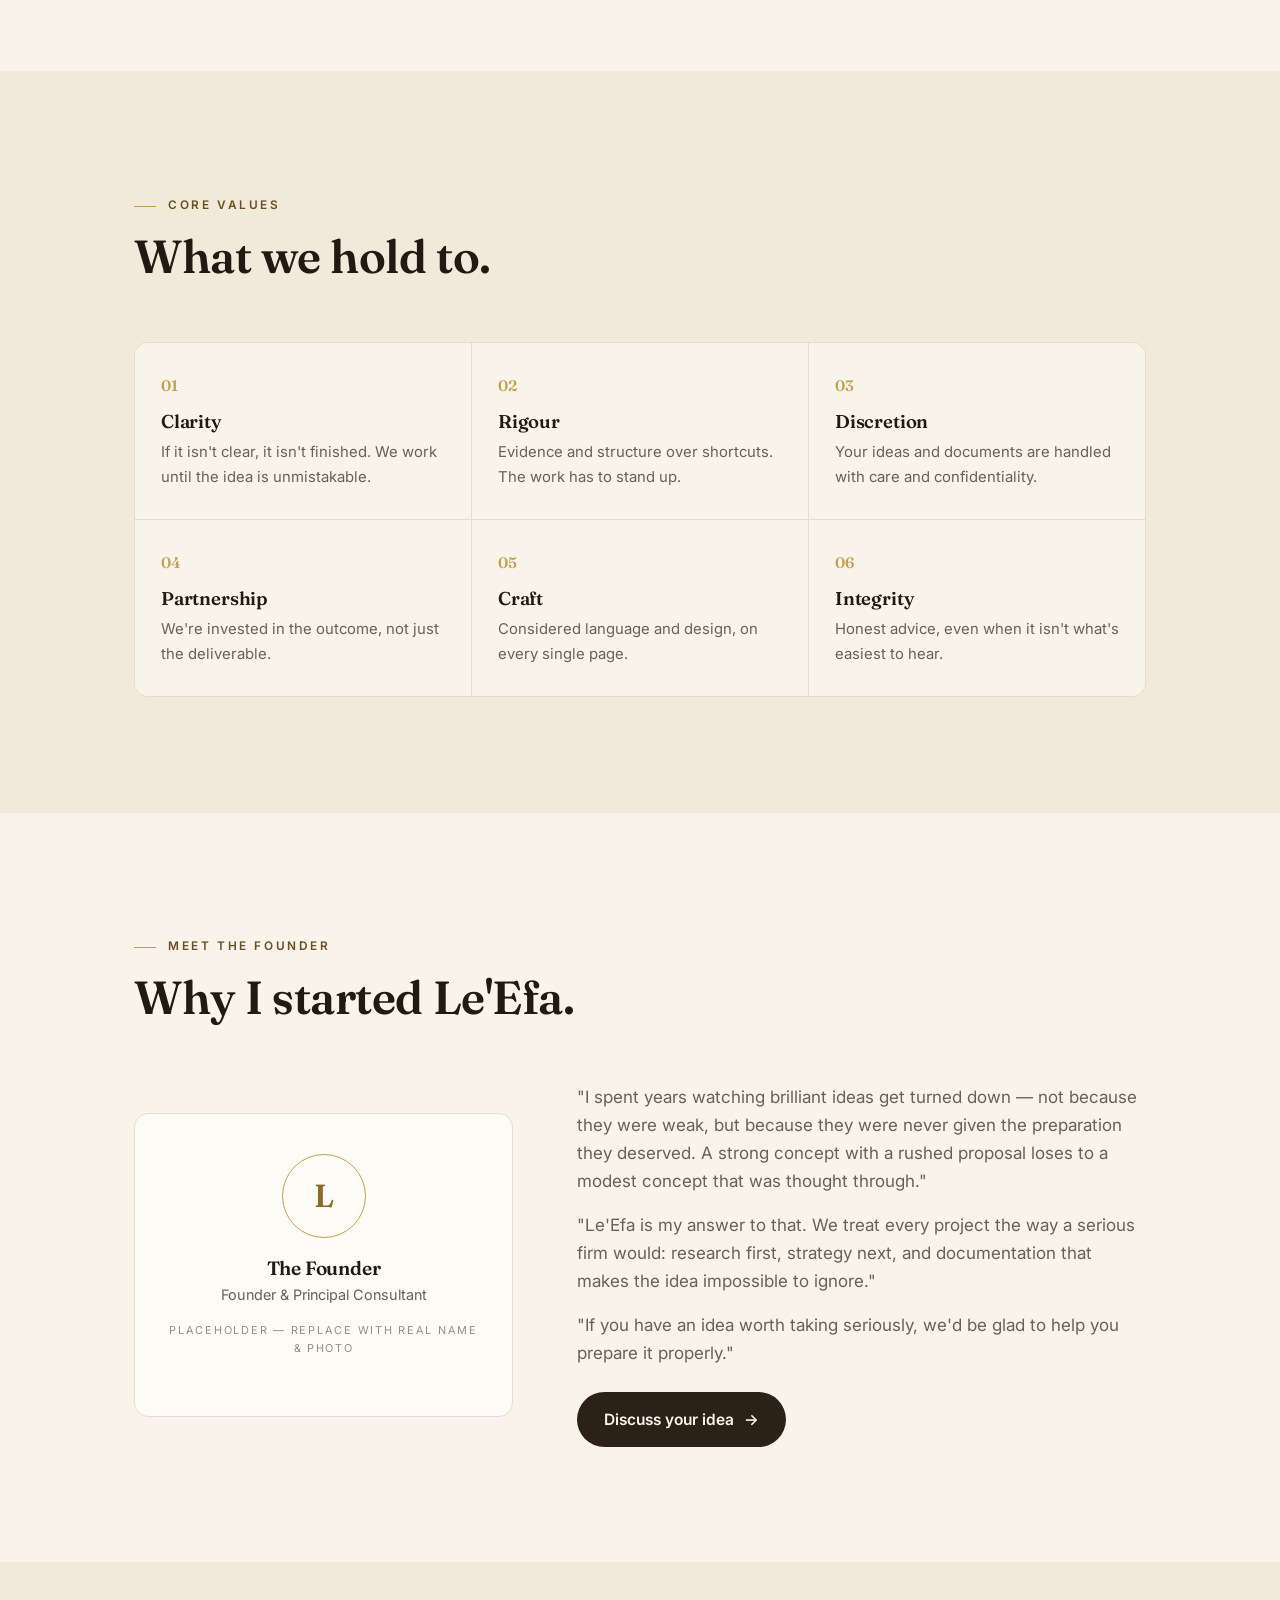
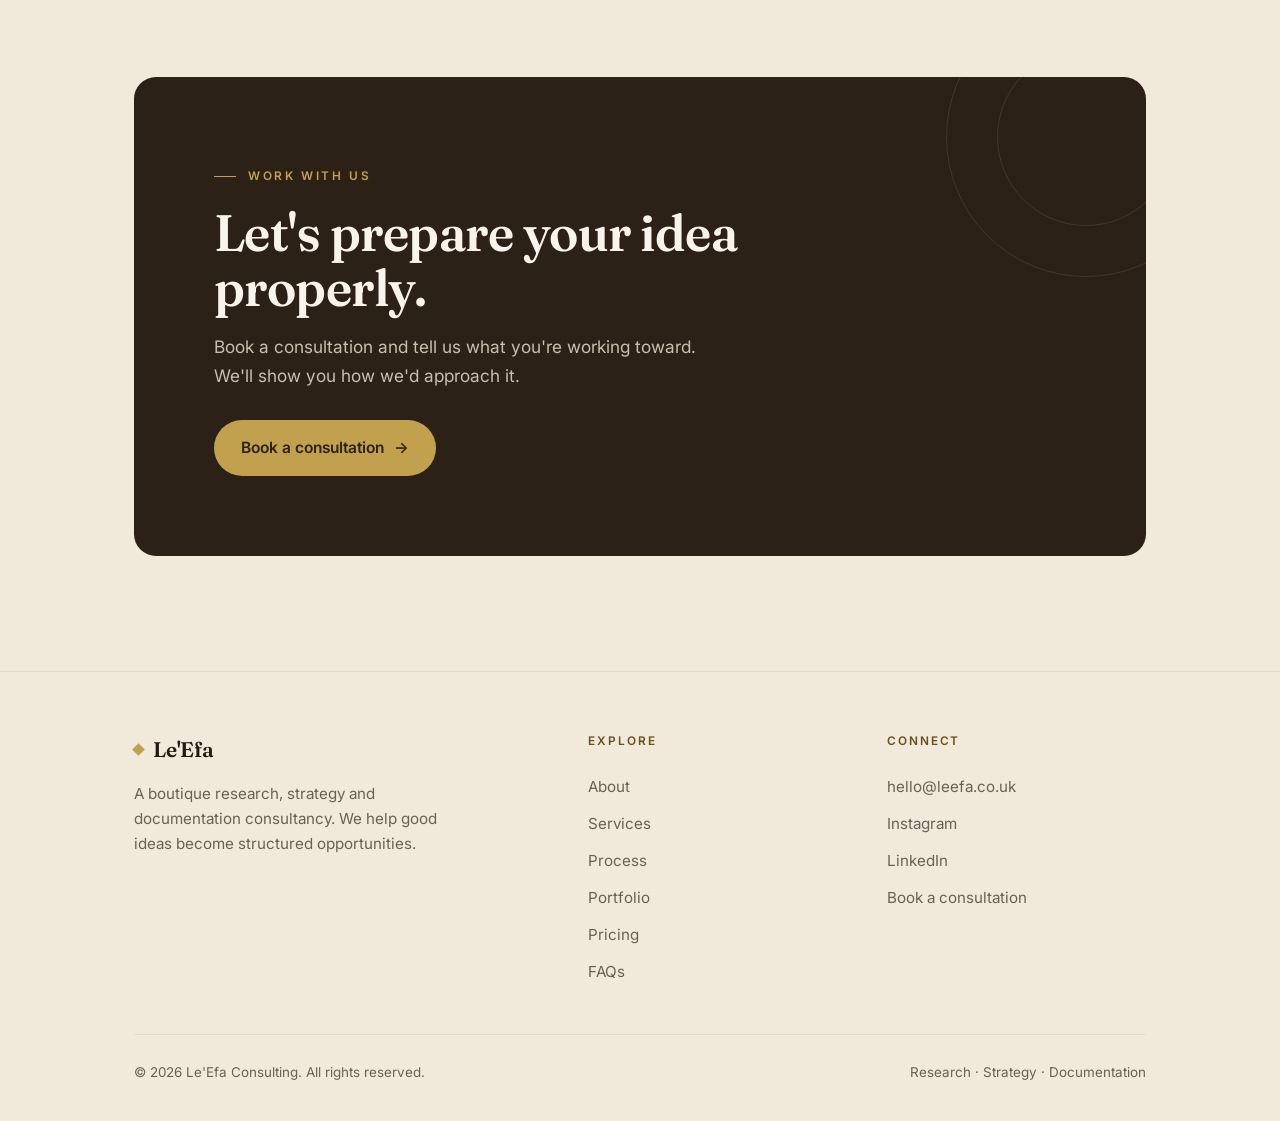
==== commit dd4a0618: "Add files via upload" ====
--- a/about.html
+++ b/about.html
@@ -4,7 +4,7 @@
 <meta charset="UTF-8" />
 <meta name="viewport" content="width=device-width, initial-scale=1.0" />
 <title>About — Le'Efa Consulting</title>
-<meta name="description" content="Why Le'Efa Consulting exists: our mission, vision, approach, values and founder story. A boutique research, strategy and documentation consultancy." />
+<meta name="description" content="Who Le'Efa is, why we exist, the three disciplines behind our work, our mission, vision, values and founder." />
 <link rel="preconnect" href="https://fonts.googleapis.com">
 <link rel="preconnect" href="https://fonts.gstatic.com" crossorigin>
 <link href="https://fonts.googleapis.com/css2?family=Fraunces:opsz,wght@9..144,400;9..144,500;9..144,600;9..144,700&family=Inter:wght@400;500;600&display=swap" rel="stylesheet">
@@ -19,20 +19,21 @@
       <a href="index.html">Home</a>
       <a href="about.html" class="current">About</a>
       <a href="services.html">Services</a>
+      <a href="process.html">Process</a>
       <a href="portfolio.html">Portfolio</a>
-      <a href="process.html">Process</a>
       <a href="pricing.html">Pricing</a>
+      <a href="faqs.html">FAQs</a>
       <a class="btn btn-primary" href="contact.html">Book a consultation</a>
     </nav>
     <button class="menu-btn" id="menuBtn" aria-label="Open menu" aria-expanded="false"><span></span></button>
   </div>
   <div class="mobile-menu" id="mobileMenu">
-    <a href="index.html">Home</a><a href="about.html">About</a><a href="services.html">Services</a><a href="portfolio.html">Portfolio</a><a href="process.html">Process</a><a href="pricing.html">Pricing</a><a href="contact.html">Contact</a>
+    <a href="index.html">Home</a><a href="about.html">About</a><a href="services.html">Services</a><a href="process.html">Process</a><a href="portfolio.html">Portfolio</a><a href="pricing.html">Pricing</a><a href="faqs.html">FAQs</a><a href="contact.html">Contact</a>
     <a class="btn btn-primary" href="contact.html">Book a consultation</a>
   </div>
 </header>
 
-<!-- PAGE HERO -->
+<!-- HERO -->
 <section class="page-hero">
   <div class="container">
     <span class="eyebrow">About Le'Efa</span>
@@ -41,22 +42,70 @@
   </div>
 </section>
 
-<!-- WHY WE EXIST -->
-<section class="section">
+<!-- WHO WE ARE (moved from homepage) -->
+<section class="section alt">
   <div class="container help-grid">
     <div class="rv">
-      <span class="eyebrow">Why we exist</span>
-      <h2 style="font-size:clamp(1.8rem,3.6vw,2.5rem);margin-top:16px">Too many good ideas fail on presentation, not merit.</h2>
+      <span class="eyebrow">Who we are</span>
+      <h2 style="font-size:clamp(1.9rem,4vw,2.7rem);margin-top:16px">A consultancy, not a writing service.</h2>
+      <p class="lead" style="margin-top:18px">We think before we write. Every document begins with research, every recommendation with strategy, and every project with a clear understanding of what you are trying to achieve. Good ideas deserve structure — and opportunities deserve preparation.</p>
     </div>
+    <div class="help-list rv">
+      <div><h4>We research</h4><p>Evidence before opinion, always.</p></div>
+      <div><h4>We strategise</h4><p>Findings shaped into direction.</p></div>
+      <div><h4>We document</h4><p>Work that reads like a firm wrote it.</p></div>
+      <div><h4>We partner</h4><p>With you until it does its job.</p></div>
+    </div>
+  </div>
+</section>
+
+<!-- WHY LE'EFA (moved from homepage) -->
+<section class="section">
+  <div class="container why">
     <div class="rv">
-      <p style="color:var(--muted);margin-bottom:16px">We kept seeing the same thing: capable founders, researchers and teams with genuinely strong ideas, losing out because the proposal was rushed, the plan was thin, or the argument never quite landed on the page.</p>
-      <p style="color:var(--muted)">Le'Efa was built to close that gap — to give serious work the preparation it deserves, with the rigour of a consultancy and the care of a partner who actually wants you to win.</p>
+      <span class="eyebrow">Why Le'Efa</span>
+      <h2 style="font-size:clamp(1.9rem,4vw,2.7rem);margin-top:16px">We don't just write documents. We think them through.</h2>
+      <p class="lead" style="margin-top:18px">A document is only as strong as the reasoning behind it. That is where we start — and it is why our work reads like it came from an established firm.</p>
+    </div>
+    <div class="why-list rv">
+      <div class="why-item"><span class="n">01</span><div><h4>Strategy first, then the page</h4><p>We understand the goal and the audience before a single line is written, so the document argues for what you actually want.</p></div></div>
+      <div class="why-item"><span class="n">02</span><div><h4>Evidence over opinion</h4><p>Claims are backed by research. What we hand you can stand up to a sharp question from an investor, panel or board.</p></div></div>
+      <div class="why-item"><span class="n">03</span><div><h4>A premium standard, consistently</h4><p>Clean structure, confident language and considered design — every deliverable looks and reads the part.</p></div></div>
+      <div class="why-item"><span class="n">04</span><div><h4>A genuine partner</h4><p>We work with you through revisions until the document does its job. The outcome matters more than the handoff.</p></div></div>
+    </div>
+  </div>
+</section>
+
+<!-- THREE DISCIPLINES: Research / Strategy / Documentation (moved from homepage) -->
+<section class="section alt">
+  <div class="container">
+    <div class="head rv">
+      <span class="eyebrow">What we do</span>
+      <h2>Three disciplines, one clear outcome.</h2>
+      <p>Every engagement runs through the same intellectual backbone — rigorous research, deliberate strategy, and documentation that carries weight in the room where decisions are made.</p>
+    </div>
+    <div class="pillars">
+      <div class="pillar rv">
+        <div class="ic"><svg viewBox="0 0 24 24" fill="none" stroke="currentColor" stroke-width="1.5"><circle cx="11" cy="11" r="7"/><line x1="16.5" y1="16.5" x2="21" y2="21"/></svg></div>
+        <h3>Research</h3>
+        <p>Market scans, feasibility studies and evidence reviews that replace assumptions with grounded, defensible findings.</p>
+      </div>
+      <div class="pillar rv">
+        <div class="ic"><svg viewBox="0 0 24 24" fill="none" stroke="currentColor" stroke-width="1.5"><circle cx="12" cy="12" r="8.5"/><path d="M14.5 9.5 11 11l-1.5 3.5 3.5-1.5L14.5 9.5Z"/></svg></div>
+        <h3>Strategy</h3>
+        <p>We shape findings into a direction — priorities, positioning and a plan your team can actually act on.</p>
+      </div>
+      <div class="pillar rv">
+        <div class="ic"><svg viewBox="0 0 24 24" fill="none" stroke="currentColor" stroke-width="1.5"><path d="M6 3h8l4 4v14H6Z"/><path d="M14 3v4h4"/><line x1="9" y1="13" x2="15" y2="13"/><line x1="9" y1="16.5" x2="15" y2="16.5"/></svg></div>
+        <h3>Documentation</h3>
+        <p>Proposals, reports, plans and concept notes — written and designed to read like an established firm produced them.</p>
+      </div>
     </div>
   </div>
 </section>
 
 <!-- MISSION / VISION -->
-<section class="section alt">
+<section class="section">
   <div class="container">
     <div class="head rv"><span class="eyebrow">Mission &amp; vision</span><h2>What we work toward.</h2></div>
     <div class="mv">
@@ -70,23 +119,6 @@
         <h3>Our vision</h3>
         <p>To become one of the most respected boutique consultancies for research, strategy and professional documentation — known for clarity, judgement and work that consistently earns trust.</p>
       </div>
-    </div>
-  </div>
-</section>
-
-<!-- APPROACH -->
-<section class="section">
-  <div class="container why">
-    <div class="rv">
-      <span class="eyebrow">Our approach</span>
-      <h2 style="font-size:clamp(1.8rem,3.6vw,2.5rem);margin-top:16px">Think first. Then write.</h2>
-      <p class="lead" style="margin-top:18px">Our method is deliberately unglamorous: understand the objective, find the evidence, shape the strategy, and only then build the document. It is slower at the start and far stronger at the finish.</p>
-    </div>
-    <div class="why-list rv">
-      <div class="why-item"><span class="n">01</span><div><h4>Start with the objective</h4><p>We define what success looks like and who needs to be convinced before we plan anything.</p></div></div>
-      <div class="why-item"><span class="n">02</span><div><h4>Ground it in evidence</h4><p>Research replaces guesswork, so every claim can hold its weight under scrutiny.</p></div></div>
-      <div class="why-item"><span class="n">03</span><div><h4>Shape the argument</h4><p>We structure the strategy so the document leads the reader exactly where it needs to.</p></div></div>
-      <div class="why-item"><span class="n">04</span><div><h4>Refine until it's right</h4><p>We iterate with you, because the goal is a result that works — not a draft that's finished.</p></div></div>
     </div>
   </div>
 </section>
@@ -106,10 +138,10 @@
   </div>
 </section>
 
-<!-- FOUNDER -->
+<!-- MEET THE FOUNDER -->
 <section class="section">
   <div class="container">
-    <div class="head rv"><span class="eyebrow">Founder's note</span><h2>Why I started Le'Efa.</h2></div>
+    <div class="head rv"><span class="eyebrow">Meet the founder</span><h2>Why I started Le'Efa.</h2></div>
     <div class="founder">
       <div class="founder-card rv">
         <div class="mono-mark">L</div>
@@ -119,7 +151,7 @@
       </div>
       <div class="founder-body rv">
         <p>"I spent years watching brilliant ideas get turned down — not because they were weak, but because they were never given the preparation they deserved. A strong concept with a rushed proposal loses to a modest concept that was thought through."</p>
-        <p>"Le'Efa is my answer to that. We treat every project the way a serious firm would: research first, strategy next, and documentation that makes the idea impossible to ignore. Whether you're a founder raising capital, an NGO chasing a grant, or a student shaping a thesis, the standard doesn't change."</p>
+        <p>"Le'Efa is my answer to that. We treat every project the way a serious firm would: research first, strategy next, and documentation that makes the idea impossible to ignore."</p>
         <p>"If you have an idea worth taking seriously, we'd be glad to help you prepare it properly."</p>
         <div class="btn-row" style="margin-top:24px"><a class="btn btn-primary" href="contact.html">Discuss your idea <span class="ar">→</span></a></div>
       </div>
@@ -147,7 +179,7 @@
         <a class="brand" href="index.html"><span class="mark"></span>Le'Efa</a>
         <p>A boutique research, strategy and documentation consultancy. We help good ideas become structured opportunities.</p>
       </div>
-      <div class="foot"><h5>Explore</h5><a href="about.html">About</a><a href="services.html">Services</a><a href="portfolio.html">Portfolio</a><a href="process.html">Process</a><a href="pricing.html">Pricing</a></div>
+      <div class="foot"><h5>Explore</h5><a href="about.html">About</a><a href="services.html">Services</a><a href="process.html">Process</a><a href="portfolio.html">Portfolio</a><a href="pricing.html">Pricing</a><a href="faqs.html">FAQs</a></div>
       <div class="foot"><h5>Connect</h5><a href="mailto:hello@leefa.co.uk">hello@leefa.co.uk</a><a href="#" target="_blank" rel="noopener">Instagram</a><a href="#" target="_blank" rel="noopener">LinkedIn</a><a href="contact.html">Book a consultation</a></div>
     </div>
     <div class="foot-bottom"><span>© <span id="yr"></span> Le'Efa Consulting. All rights reserved.</span><span>Research · Strategy · Documentation</span></div>
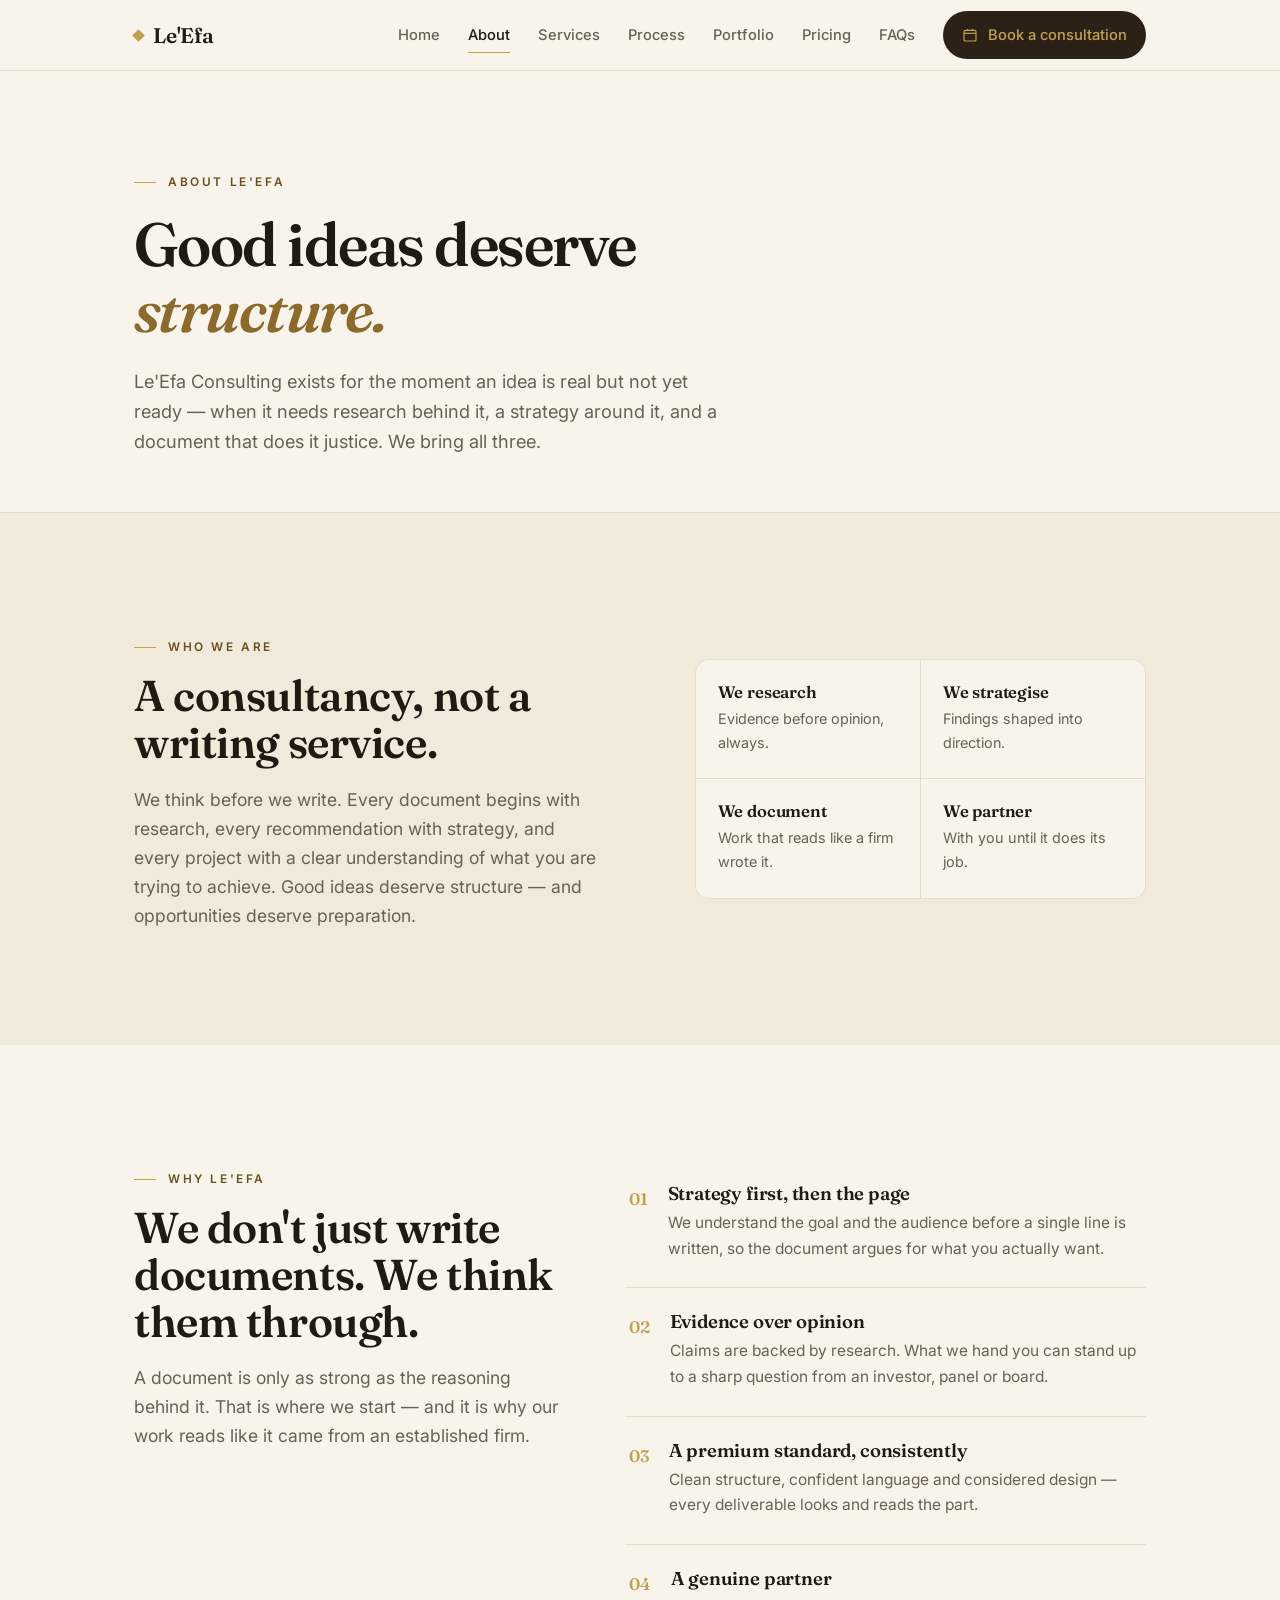
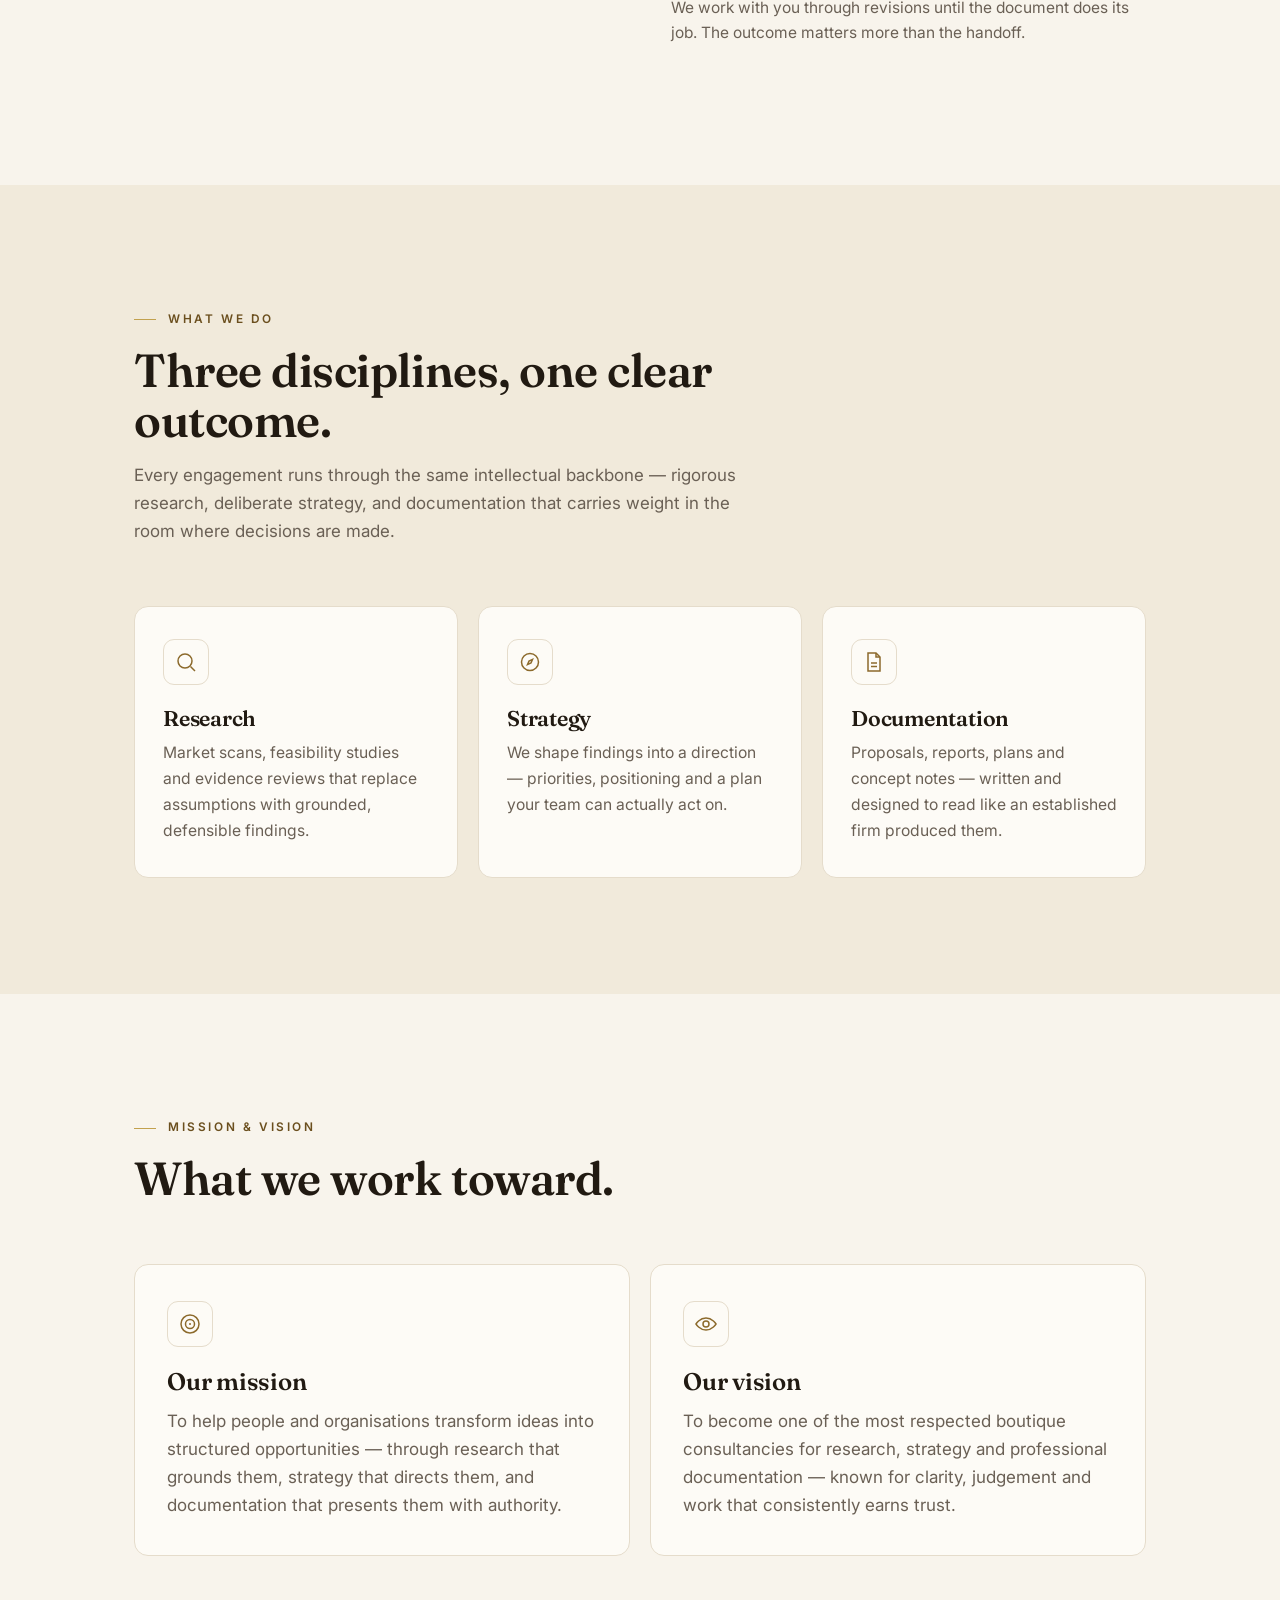
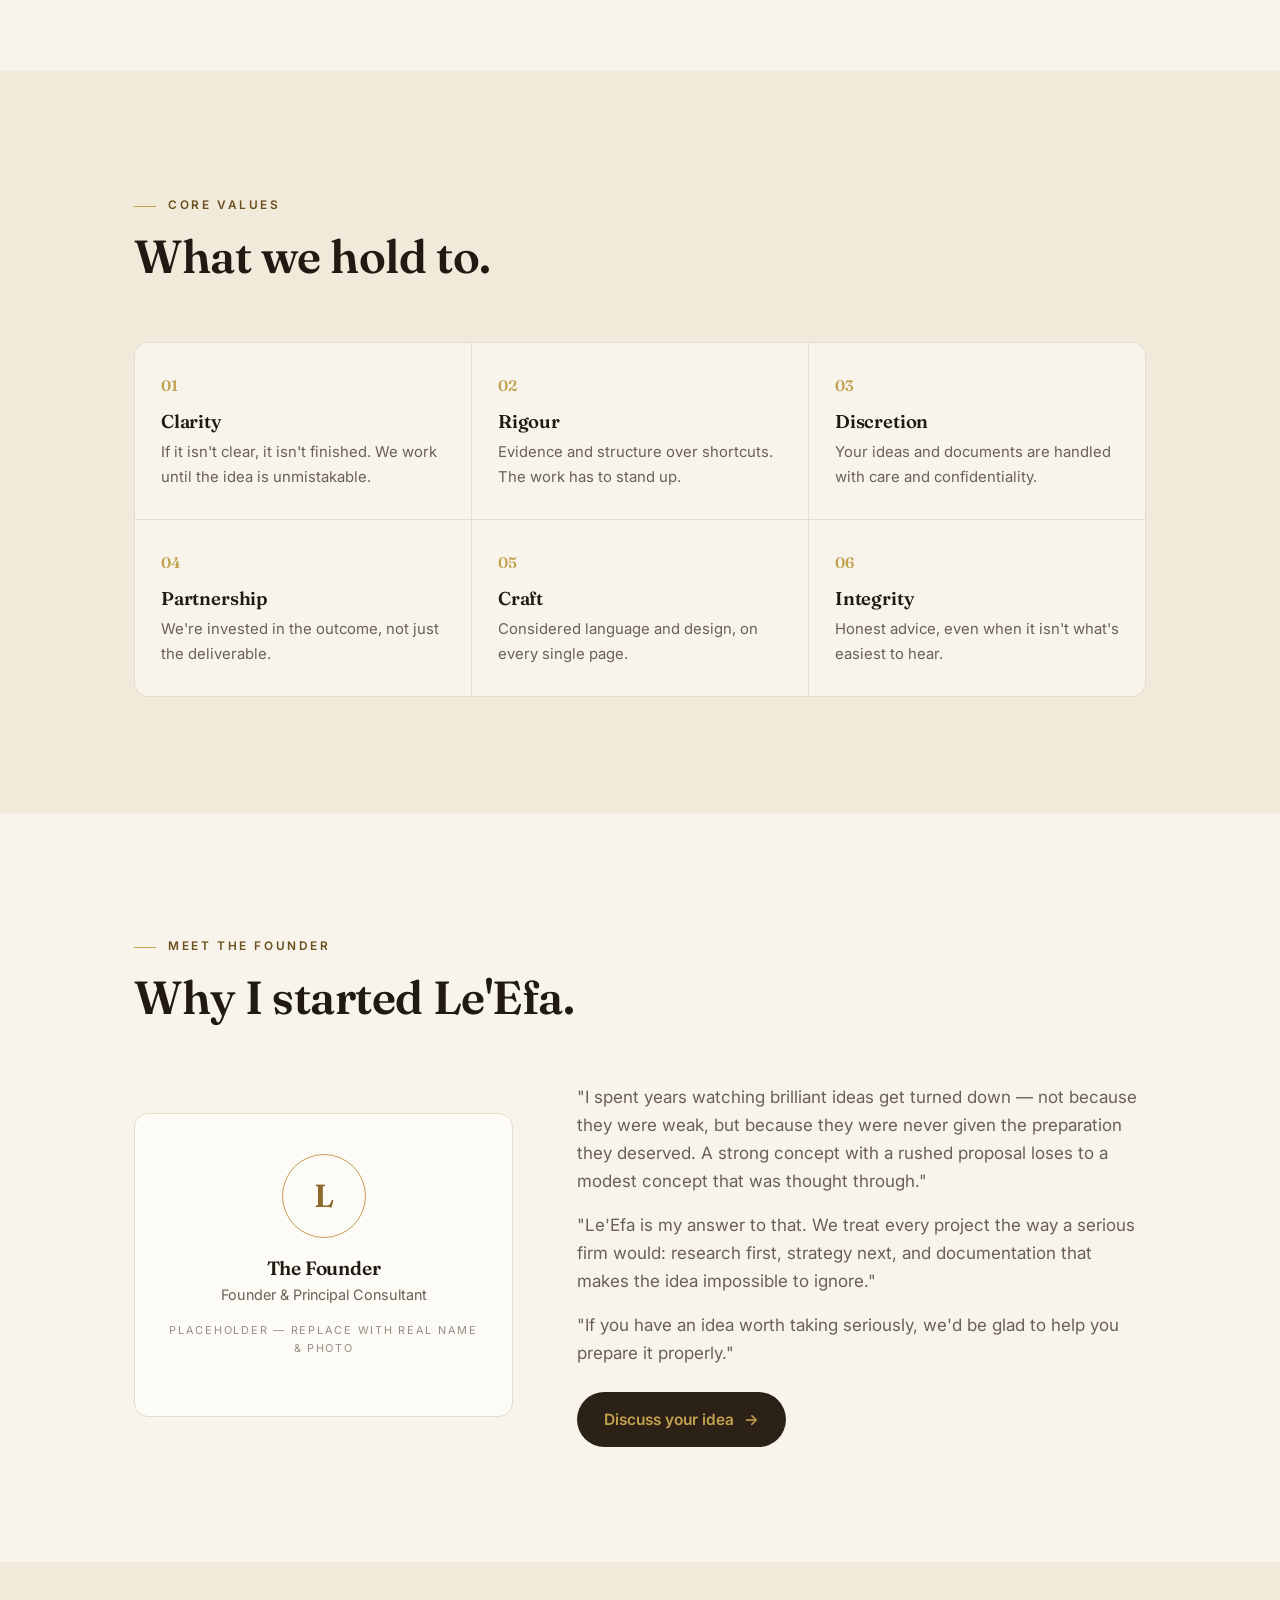
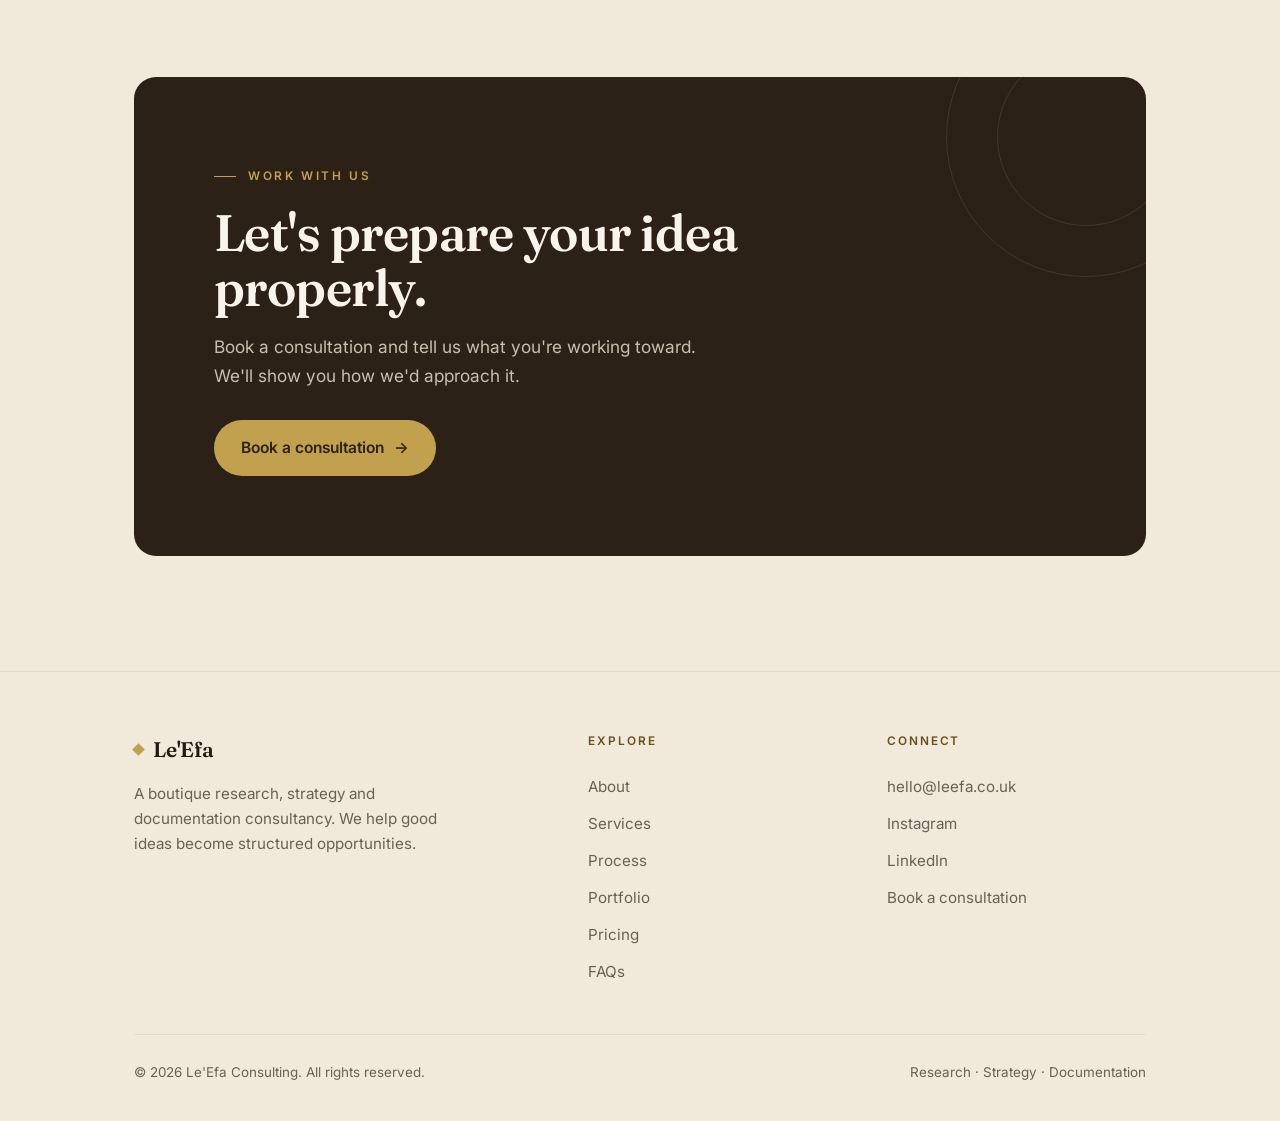
==== commit 310da99f: "Add files via upload" ====
--- a/about.html
+++ b/about.html
@@ -23,7 +23,7 @@
       <a href="portfolio.html">Portfolio</a>
       <a href="pricing.html">Pricing</a>
       <a href="faqs.html">FAQs</a>
-      <a class="btn btn-primary" href="contact.html">Book a consultation</a>
+      <a class="btn btn-primary" href="contact.html"><svg class="cal" viewBox="0 0 24 24" fill="none" stroke="currentColor" stroke-width="1.8"><rect x="3" y="5" width="18" height="16" rx="2"/><line x1="3" y1="9.5" x2="21" y2="9.5"/><line x1="8" y1="3" x2="8" y2="6"/><line x1="16" y1="3" x2="16" y2="6"/></svg> Book a consultation</a>
     </nav>
     <button class="menu-btn" id="menuBtn" aria-label="Open menu" aria-expanded="false"><span></span></button>
   </div>
--- a/styles.css
+++ b/styles.css
@@ -47,8 +47,9 @@
 .btn{display:inline-flex;align-items:center;gap:10px;border-radius:46px;padding:14px 26px;font-weight:600;font-size:.97rem;transition:.22s ease;cursor:pointer;border:1px solid transparent;font-family:inherit;}
 .btn .ar{transition:transform .22s ease;}
 .btn:hover .ar{transform:translateX(4px);}
-.btn-primary{background:var(--darkbrown);color:var(--cream);}
-.btn-primary:hover{background:var(--mustard);}
+.btn-primary{background:var(--darkbrown);color:var(--gold);}
+.btn-primary:hover{background:var(--gold);color:var(--darkbrown);}
+.btn .cal{width:16px;height:16px;flex:none;}
 .btn-outline{border-color:var(--ink);color:var(--ink);}
 .btn-outline:hover{background:var(--ink);color:var(--cream);}
 .btn-row{display:flex;gap:16px;flex-wrap:wrap;}
@@ -64,7 +65,7 @@
 .nav-links a::after{content:"";position:absolute;left:0;bottom:-6px;width:0;height:1.5px;background:var(--gold);transition:width .25s;}
 .nav-links a:hover::after,.nav-links a.current::after{width:100%;}
 .nav-links a.btn::after{display:none;}
-.nav .btn{padding:11px 20px;color:var(--cream);}
+.nav .btn{padding:11px 18px;color:var(--gold);}
 .menu-btn{display:none;background:none;border:1px solid var(--line);border-radius:10px;width:42px;height:38px;cursor:pointer;padding:0;align-items:center;justify-content:center;}
 .menu-btn span,.menu-btn span::before,.menu-btn span::after{display:block;width:18px;height:1.5px;background:var(--ink);position:relative;}
 .menu-btn span::before,.menu-btn span::after{content:"";position:absolute;left:0;}
@@ -72,7 +73,7 @@
 .mobile-menu{display:none;flex-direction:column;padding:8px var(--gut) 22px;border-bottom:1px solid var(--line);background:var(--cream);}
 .mobile-menu a{padding:13px 0;border-bottom:1px solid var(--line);font-size:1rem;color:var(--ink);}
 .mobile-menu a:last-of-type{border-bottom:none;}
-.mobile-menu .btn{margin-top:16px;justify-content:center;color:var(--cream);}
+.mobile-menu .btn{margin-top:16px;justify-content:center;color:var(--gold);}
 .mobile-menu.open{display:flex;}
 
 /* ---------- page hero (subpages) ---------- */
@@ -335,3 +336,46 @@
   .doc.front{transform:none;}
   html{scroll-behavior:auto;}
 }
+
+/* =======================================================================
+   v2 refinements — toward the approved comps (images, trusted strip, etc.)
+   ======================================================================= */
+
+/* hero photograph (with graceful illustration fallback) */
+.hero .figure{align-items:stretch;}
+.hero-photo{position:relative;width:min(100%,470px);border-radius:18px;overflow:hidden;border:1px solid var(--line);box-shadow:0 44px 84px -52px rgba(44,33,23,.62);aspect-ratio:4/4.5;background:var(--cream-2);}
+.hero-photo img{width:100%;height:100%;object-fit:cover;display:block;}
+.hero-photo::after{content:"";position:absolute;inset:0;background:linear-gradient(180deg,transparent 58%,rgba(44,33,23,.16));pointer-events:none;}
+.hero-photo .doc-fallback{display:none;}
+.hero-photo.noimg{display:flex;align-items:center;justify-content:center;padding:34px;}
+.hero-photo.noimg::after{display:none;}
+.hero-photo.noimg .doc-fallback{display:block;width:80%;}
+.hero-photo.noimg .doc-stack{width:100%;}
+
+/* trusted-by strip */
+.trusted{margin-top:48px;}
+.trusted .tlabel{font-size:.68rem;letter-spacing:.18em;text-transform:uppercase;color:var(--muted);font-weight:600;display:flex;align-items:center;gap:14px;}
+.trusted .tlabel::after{content:"";flex:1;height:1px;background:var(--line);}
+.trusted-logos{display:flex;flex-wrap:wrap;align-items:center;gap:22px 34px;margin-top:24px;}
+.tlogo{font-family:"Fraunces";font-weight:600;font-size:1.05rem;color:var(--ink);opacity:.6;letter-spacing:-.01em;transition:opacity .2s;display:flex;align-items:center;gap:7px;white-space:nowrap;}
+.tlogo:hover{opacity:1;}
+.tlogo .dot{width:9px;height:9px;background:var(--gold);border-radius:50%;flex:none;}
+.tlogo .sq{width:9px;height:9px;background:var(--mustard);transform:rotate(45deg);flex:none;}
+.tlogo .sans{font-family:"Inter";font-weight:700;font-size:.92rem;letter-spacing:.01em;}
+
+/* "learn more" card links */
+.card-link{display:inline-flex;align-items:center;gap:6px;margin-top:16px;font-size:.82rem;font-weight:600;letter-spacing:.04em;color:var(--mustard-deep);}
+.card-link .ar{transition:transform .2s;}
+.pillar:hover .card-link .ar,.svc-card:hover .card-link .ar{transform:translateX(3px);}
+.svc-card .ic{margin-bottom:20px;}
+
+/* centered testimonial */
+.tcarousel{max-width:760px;margin:0 auto;text-align:center;}
+.tcarousel .stars{color:var(--gold);letter-spacing:4px;margin-bottom:22px;}
+.tcarousel blockquote{margin:0;font-family:"Fraunces";font-weight:500;font-size:clamp(1.4rem,3vw,2rem);line-height:1.32;letter-spacing:-.01em;color:var(--ink);}
+.tcarousel cite{display:block;margin-top:24px;font-style:normal;color:var(--muted);}
+.tcarousel cite b{color:var(--ink);font-weight:600;}
+
+@media (max-width:920px){
+  .hero-photo{width:100%;aspect-ratio:16/10;}
+}
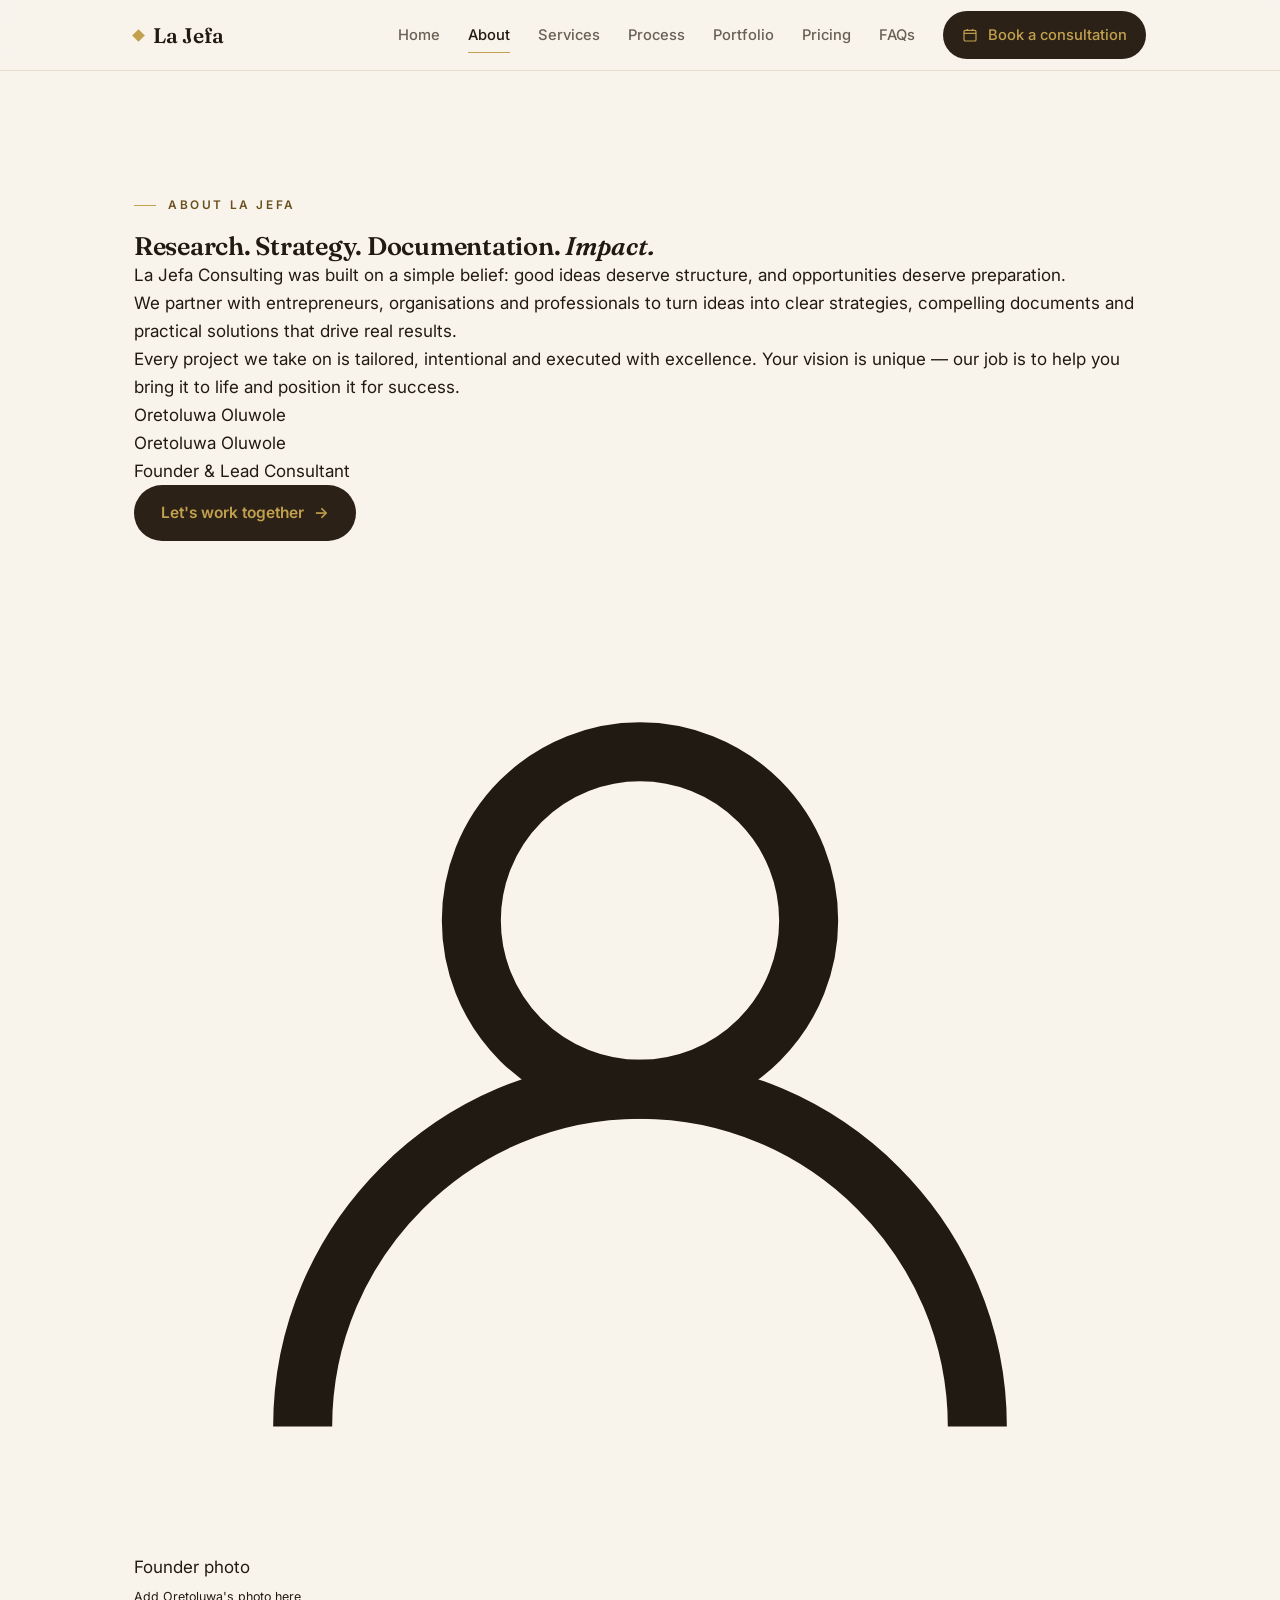
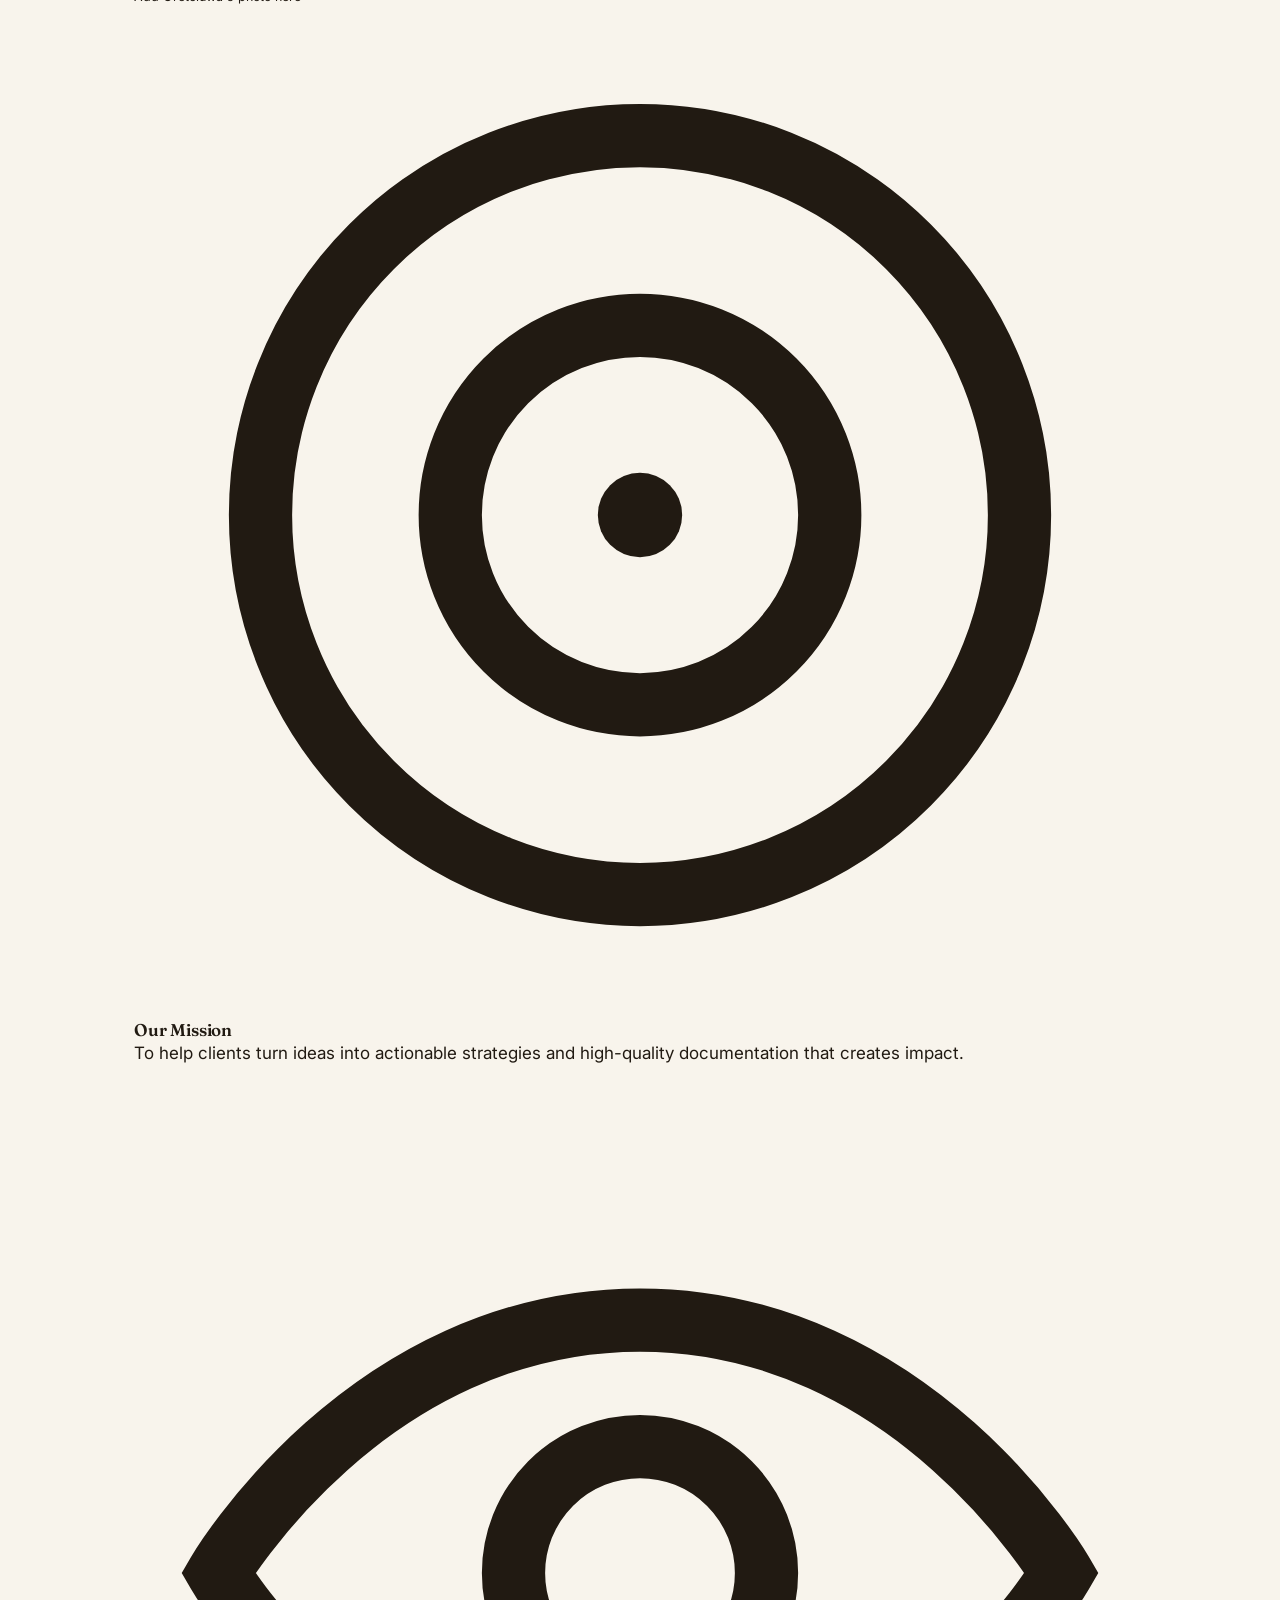
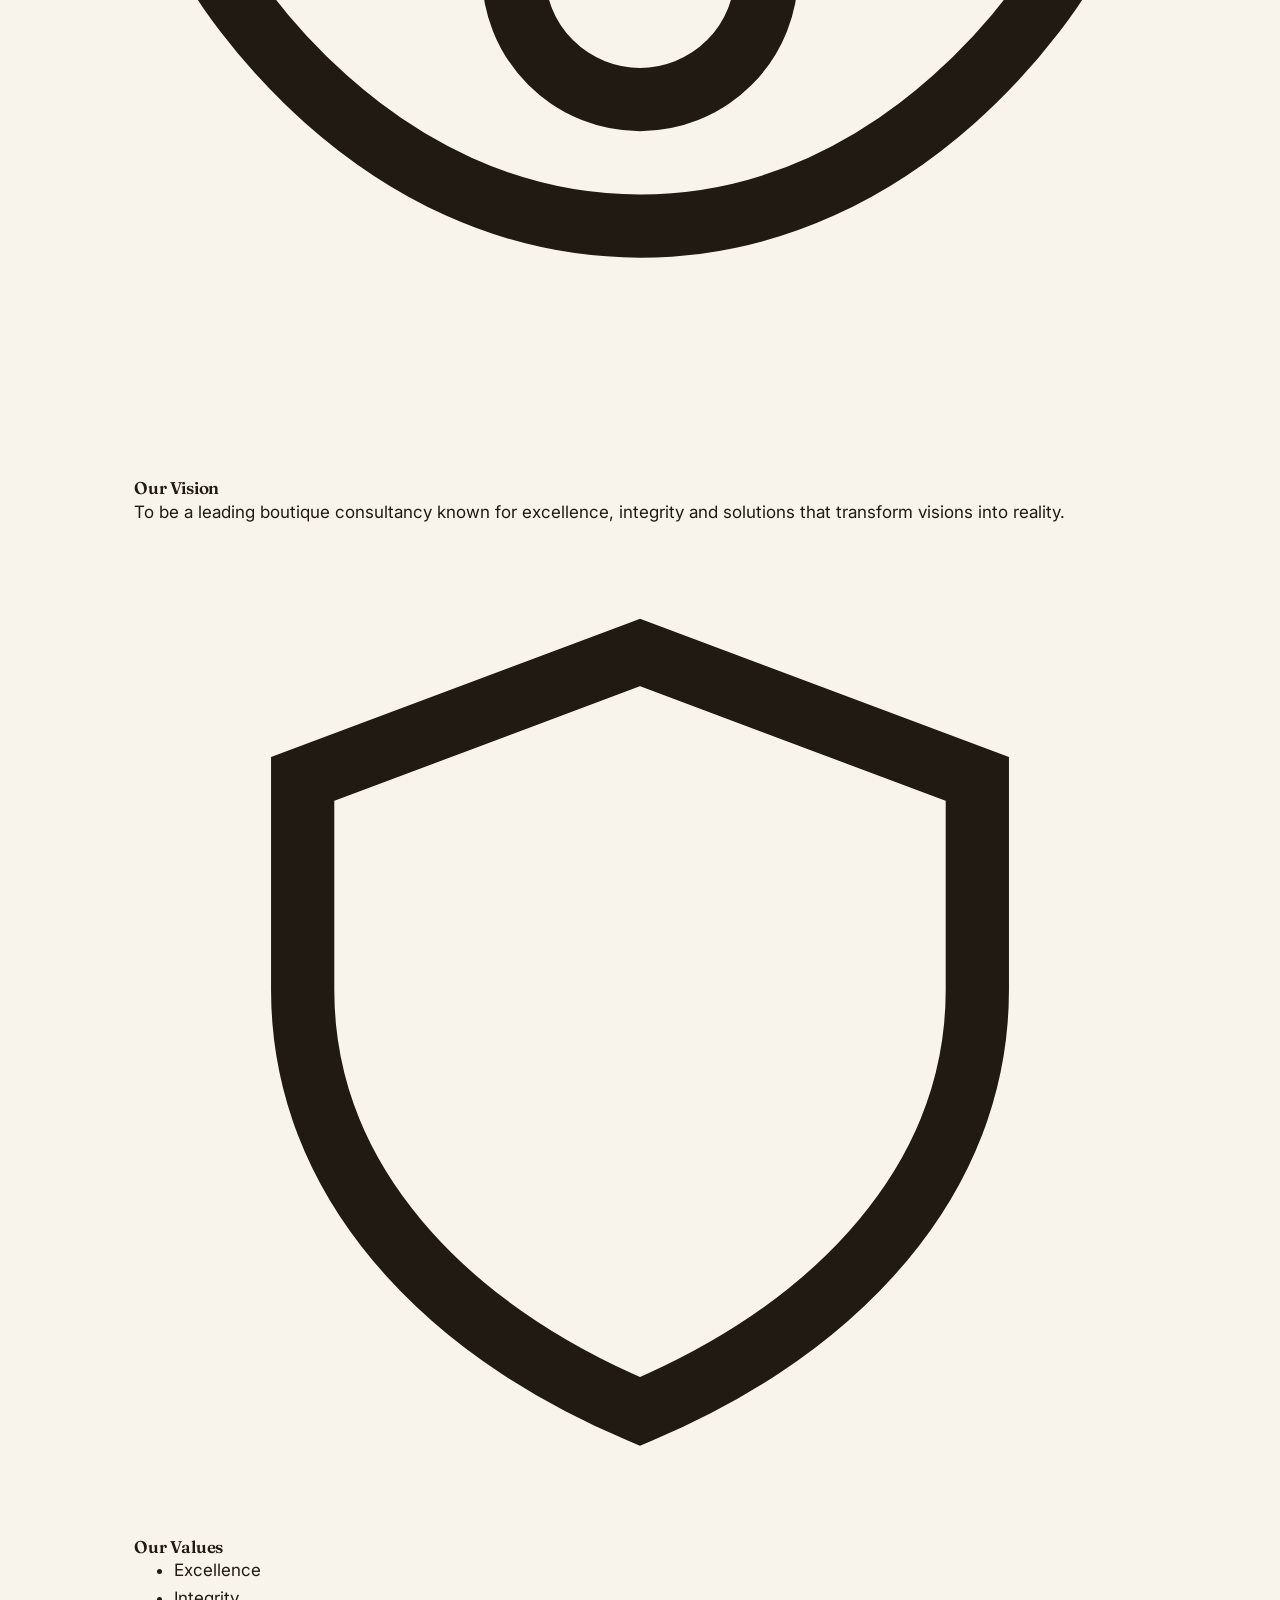
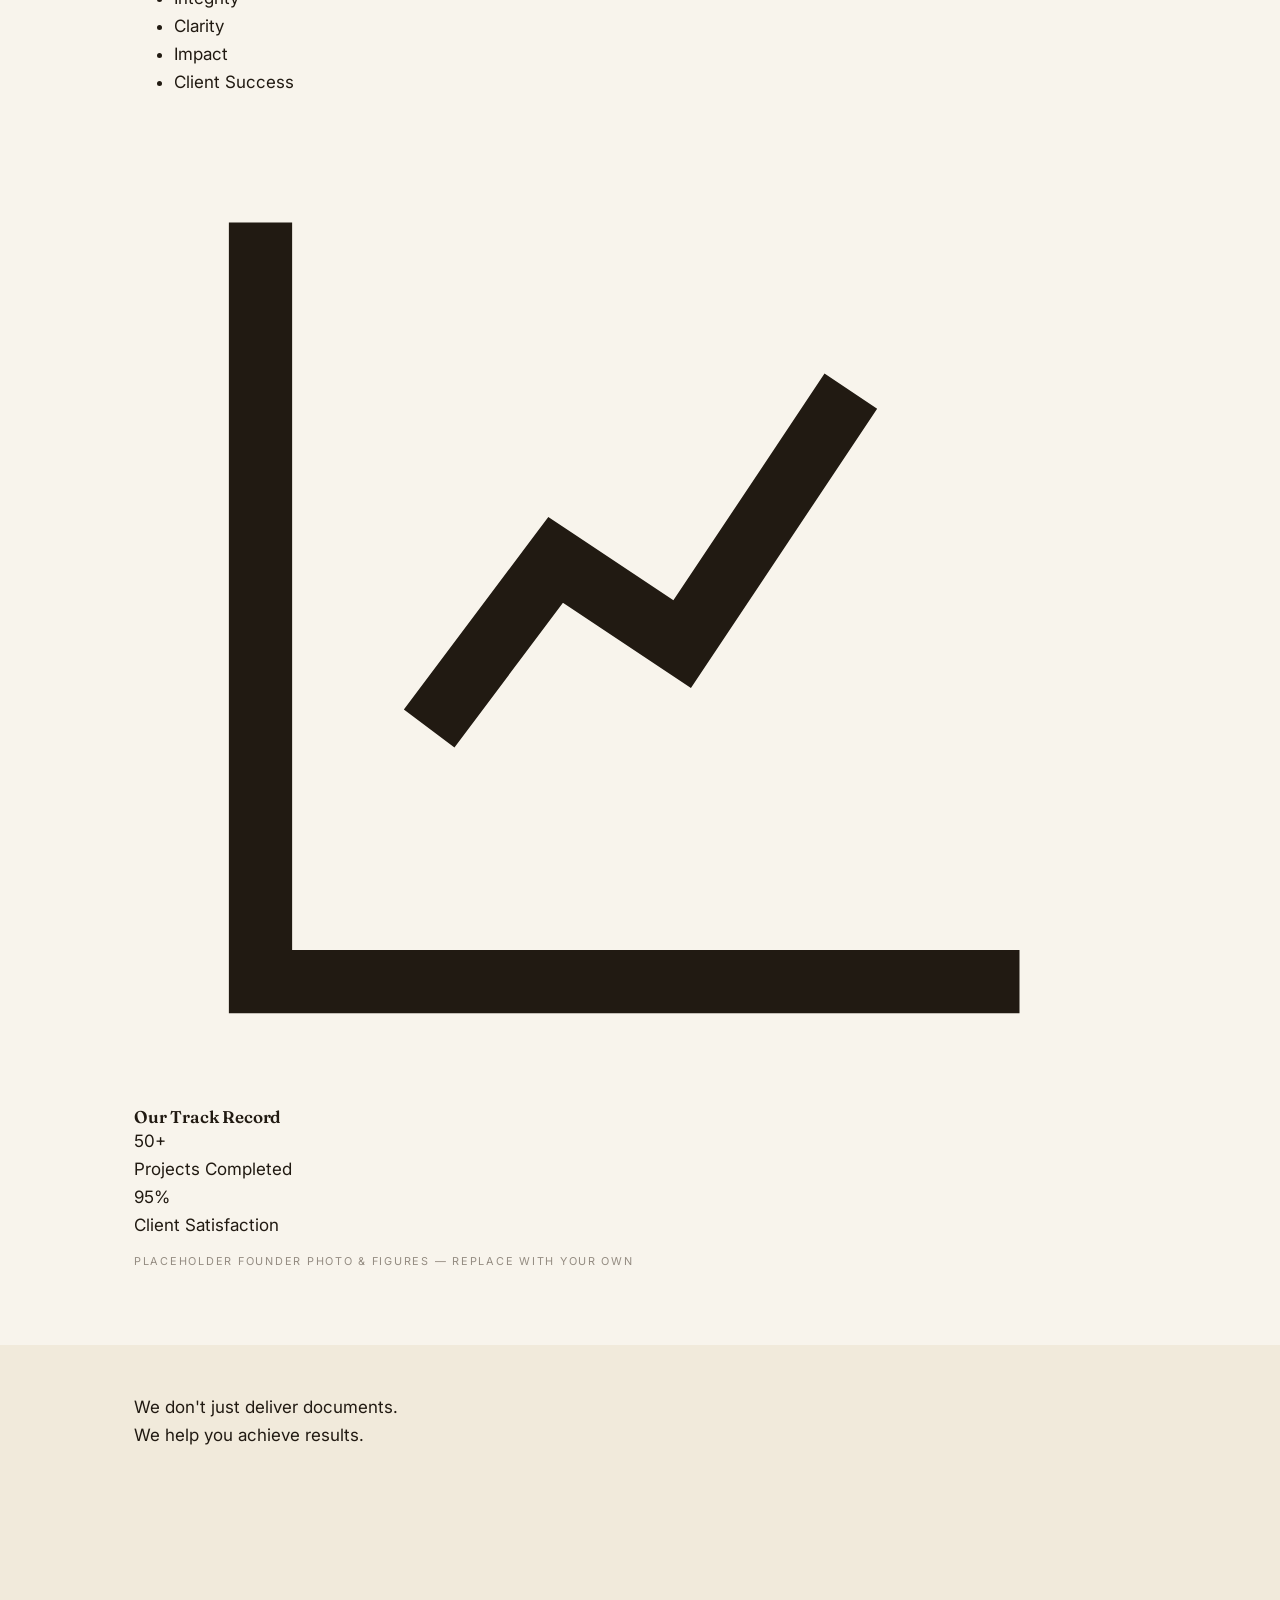
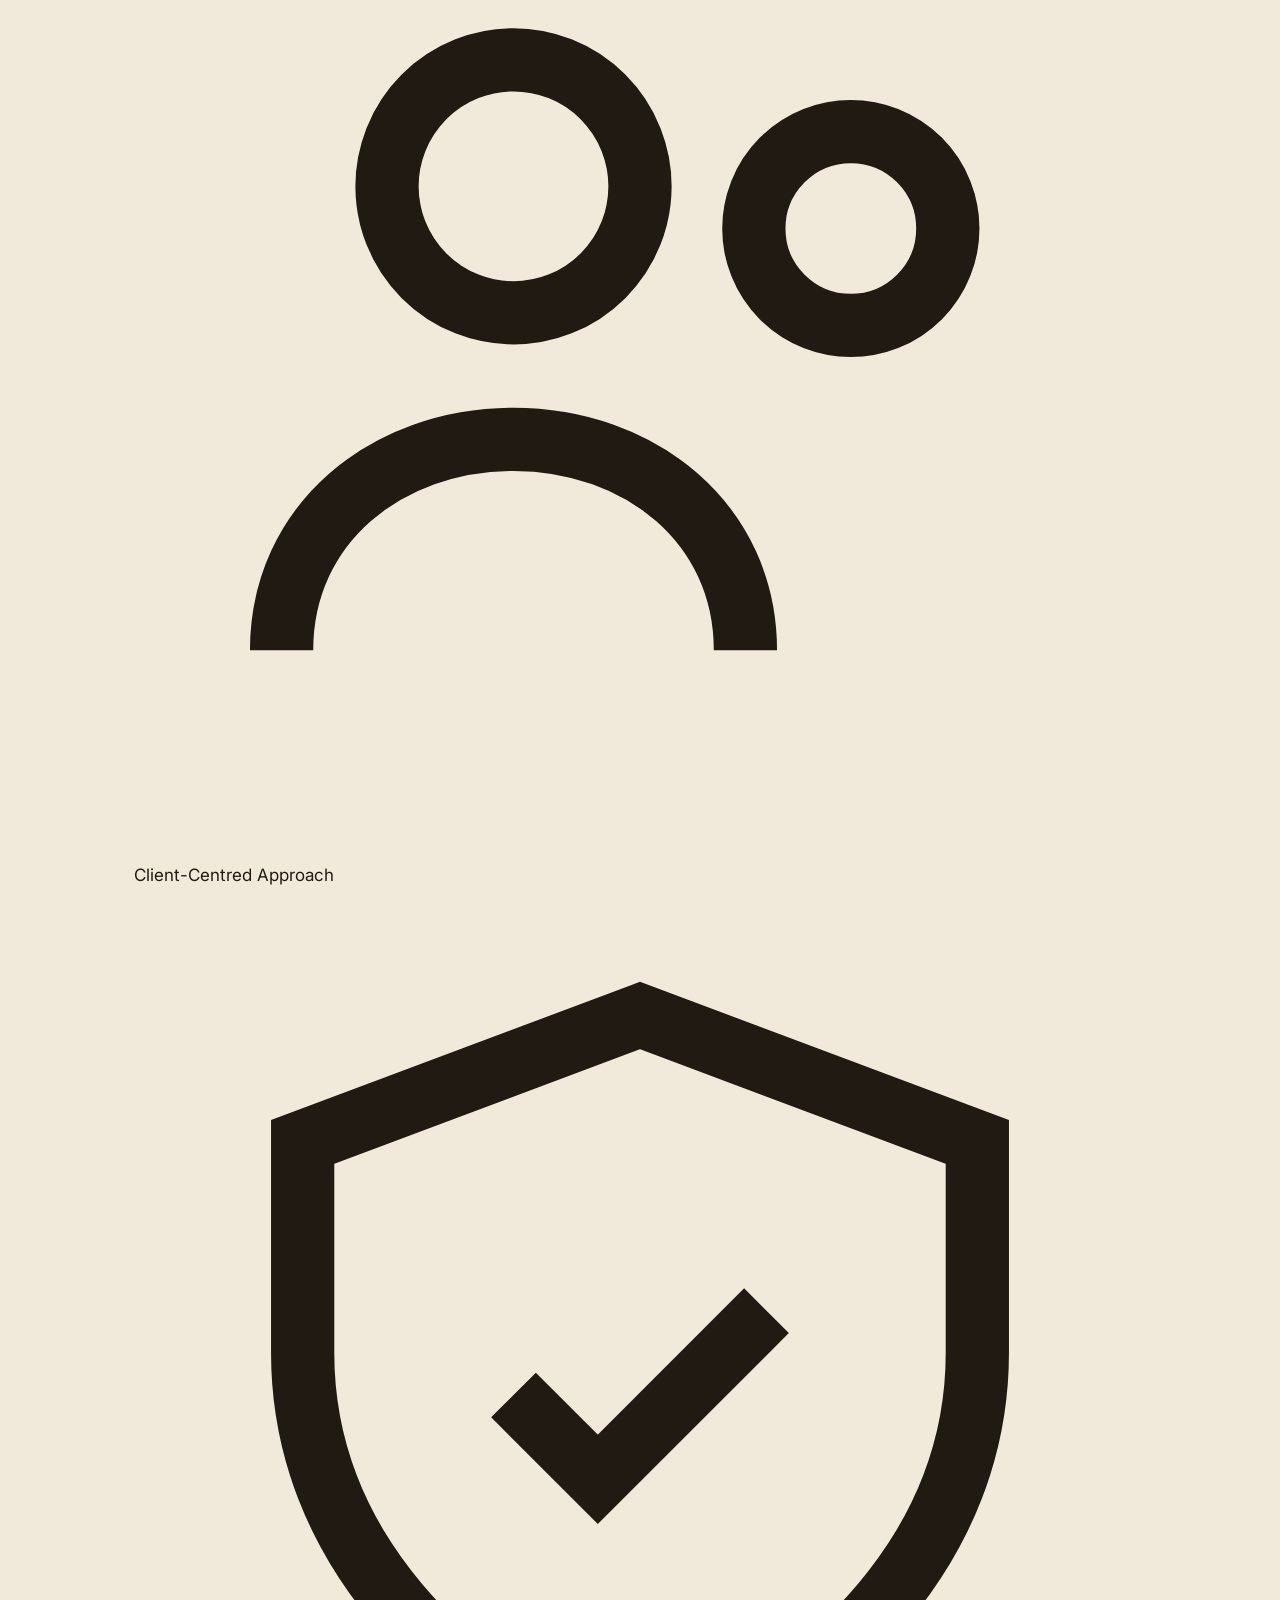
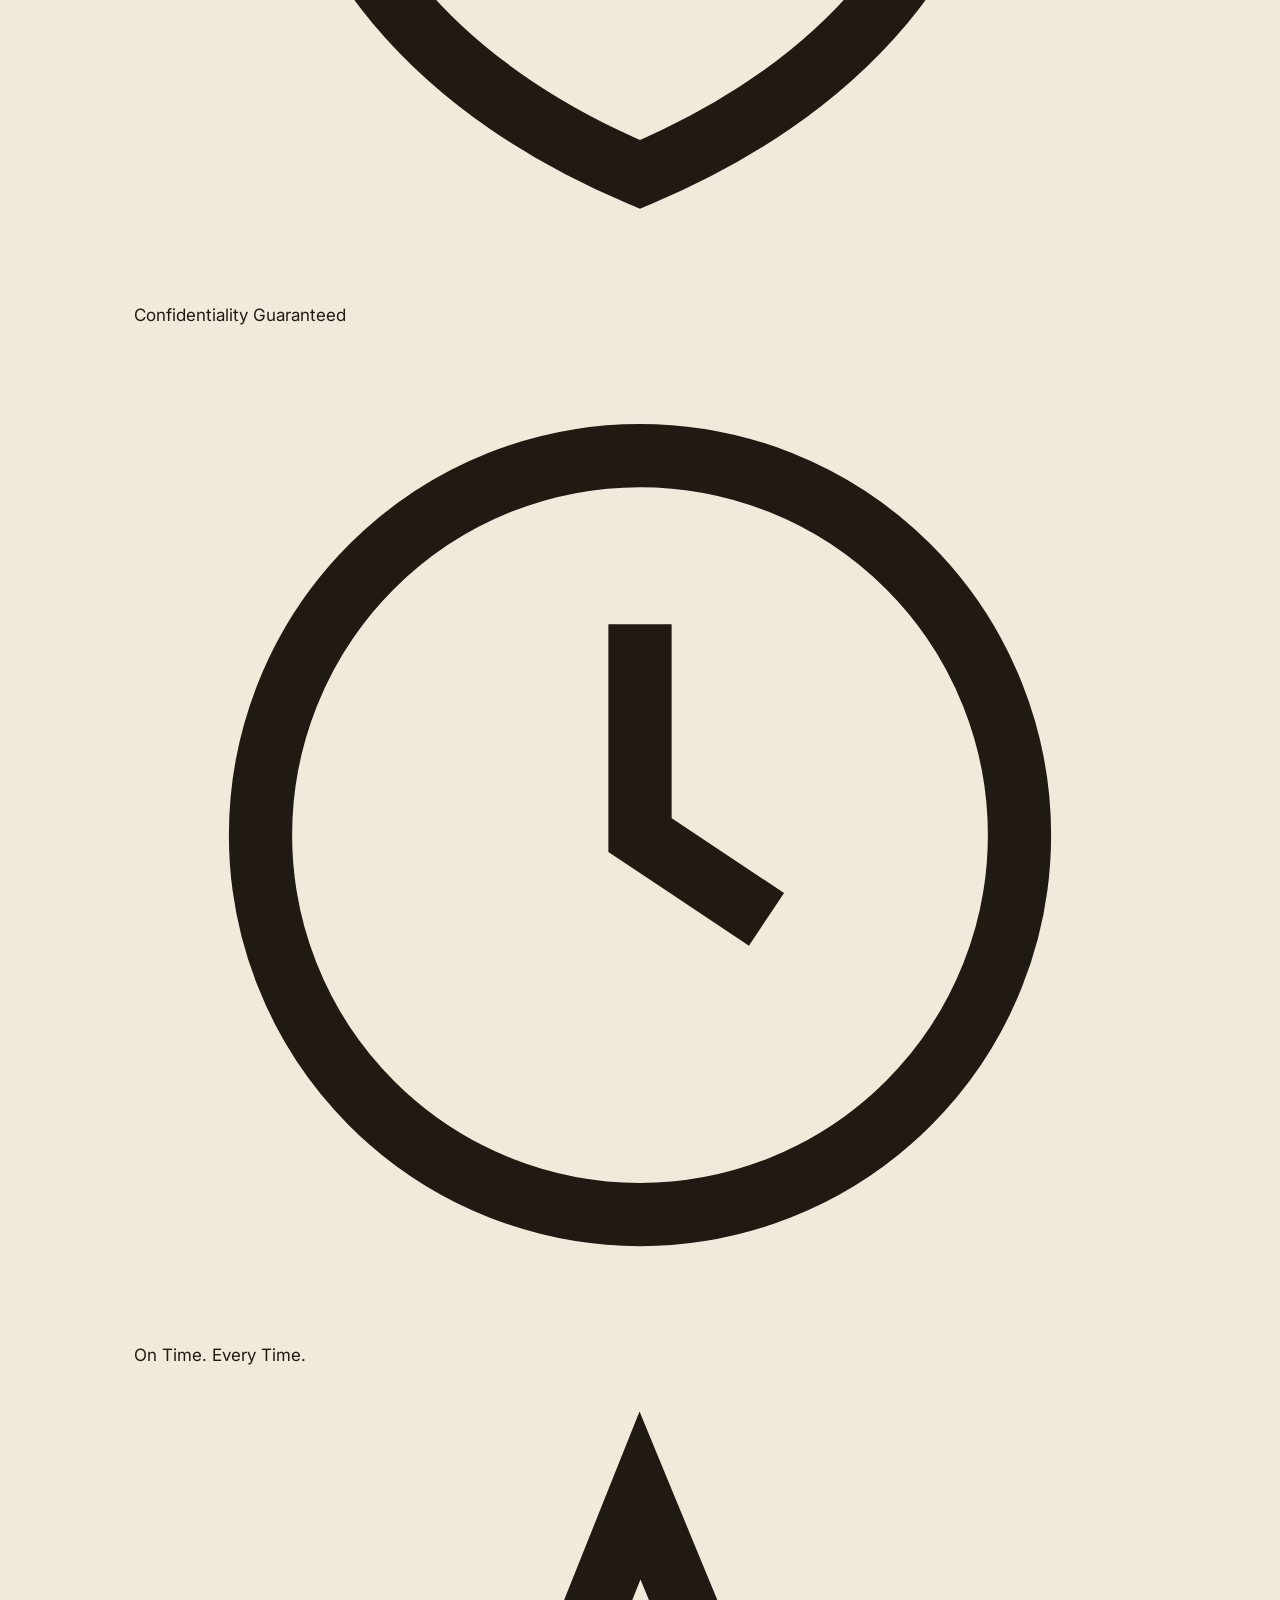
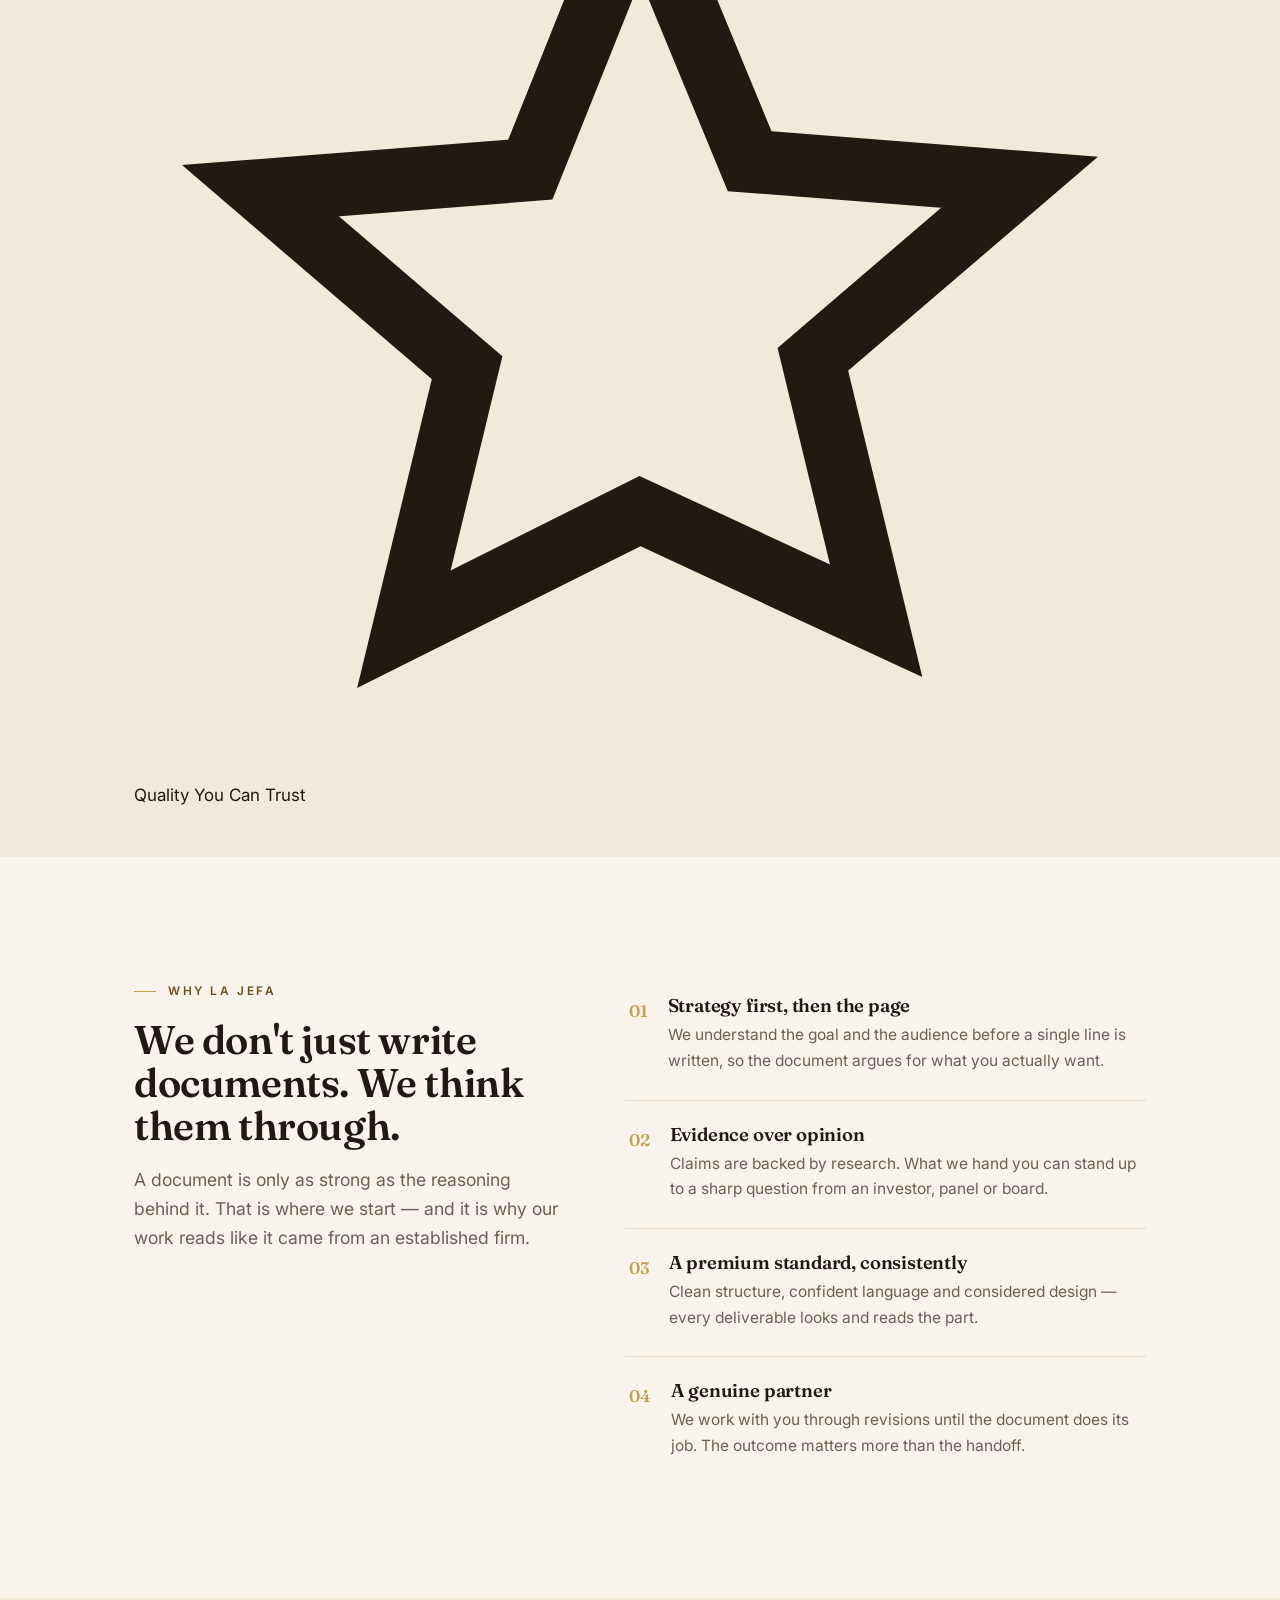
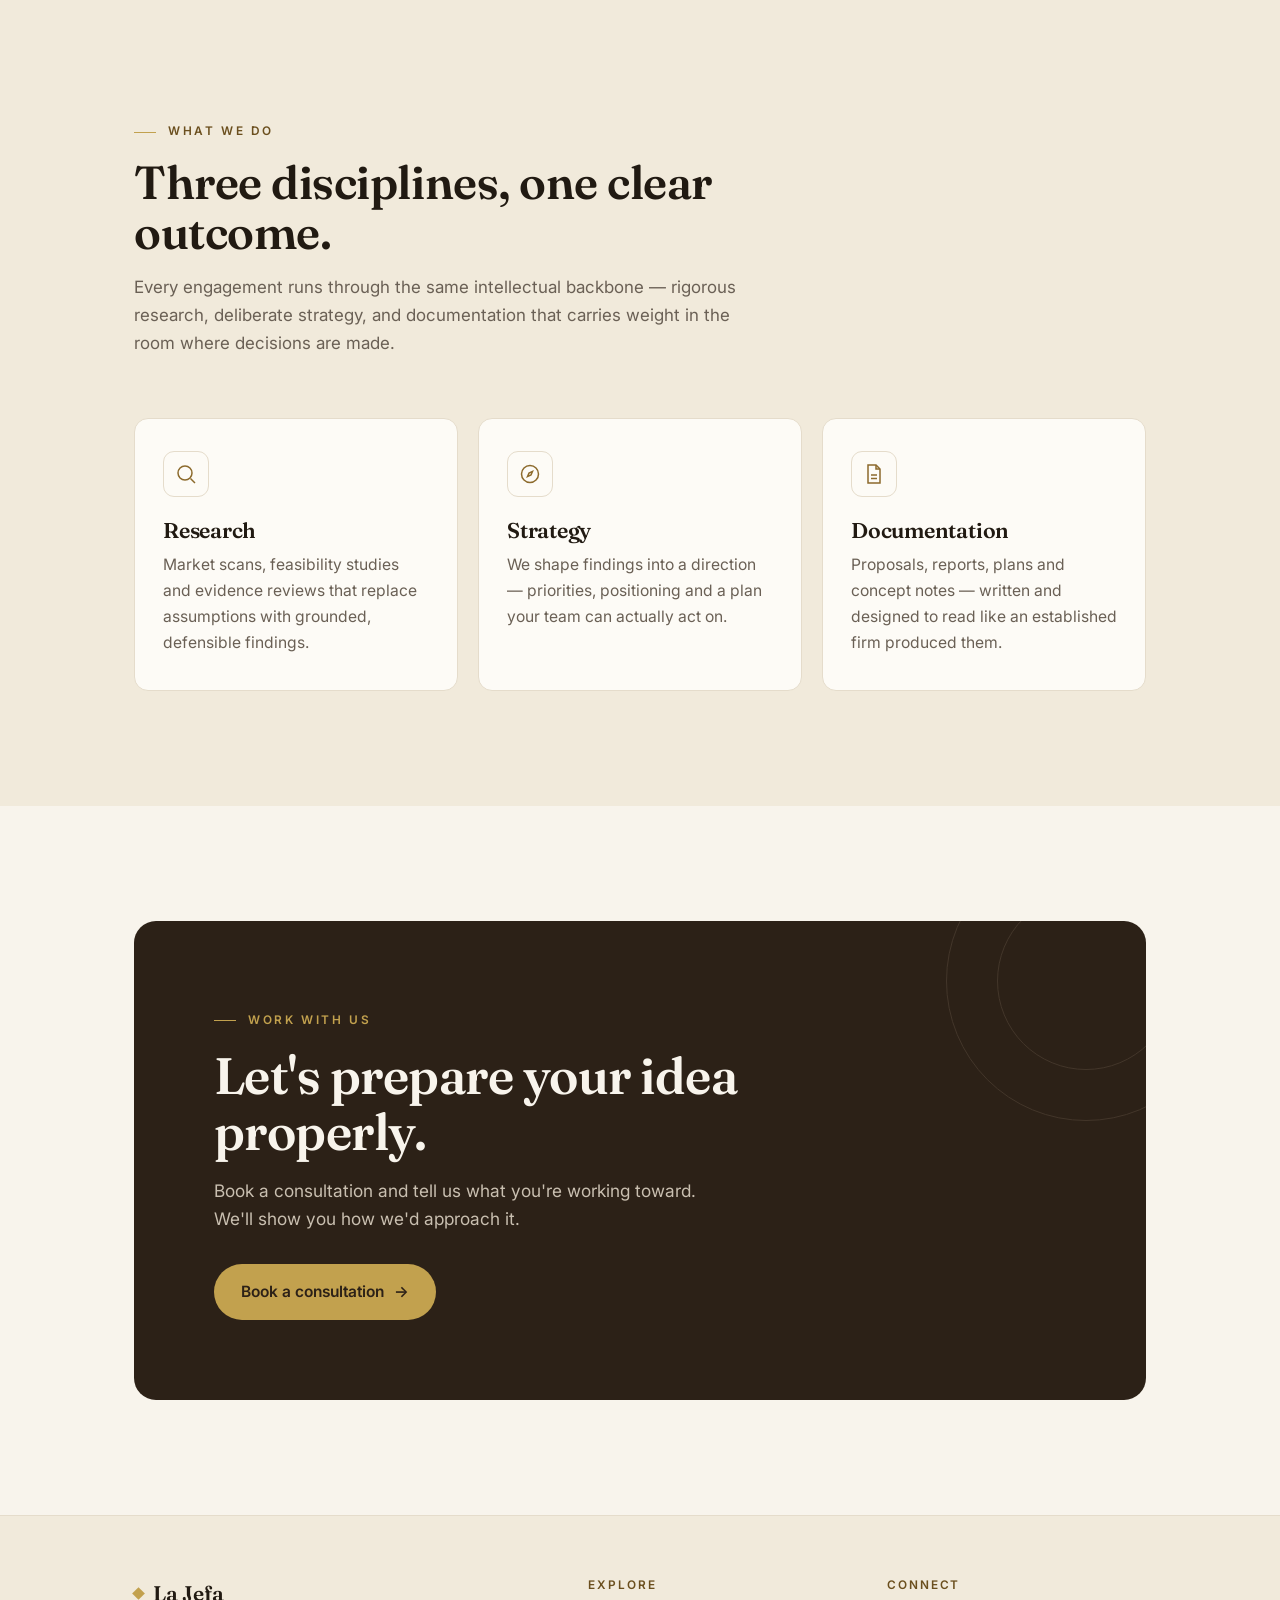
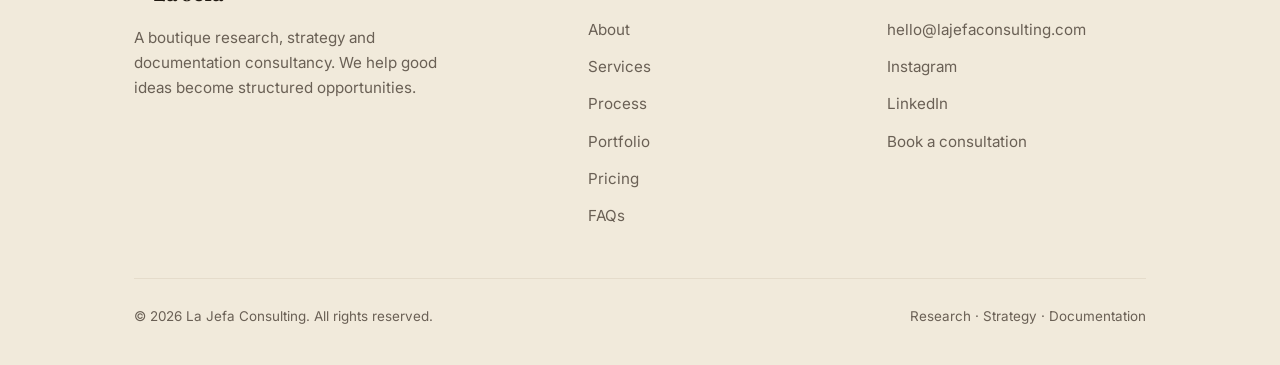
==== commit 92edfa09: "Add files via upload" ====
--- a/about.html
+++ b/about.html
@@ -3,8 +3,8 @@
 <head>
 <meta charset="UTF-8" />
 <meta name="viewport" content="width=device-width, initial-scale=1.0" />
-<title>About — Le'Efa Consulting</title>
-<meta name="description" content="Who Le'Efa is, why we exist, the three disciplines behind our work, our mission, vision, values and founder." />
+<title>About — La Jefa Consulting</title>
+<meta name="description" content="About La Jefa Consulting — our story, mission, vision, values and founder Oretoluwa Oluwole. Research, strategy, documentation, impact." />
 <link rel="preconnect" href="https://fonts.googleapis.com">
 <link rel="preconnect" href="https://fonts.gstatic.com" crossorigin>
 <link href="https://fonts.googleapis.com/css2?family=Fraunces:opsz,wght@9..144,400;9..144,500;9..144,600;9..144,700&family=Inter:wght@400;500;600&display=swap" rel="stylesheet">
@@ -14,7 +14,7 @@
 
 <header>
   <div class="container nav">
-    <a class="brand" href="index.html"><span class="mark"></span>Le'Efa</a>
+    <a class="brand" href="index.html"><span class="mark"></span>La Jefa</a>
     <nav class="nav-links" aria-label="Primary">
       <a href="index.html">Home</a>
       <a href="about.html" class="current">About</a>
@@ -33,38 +33,79 @@
   </div>
 </header>
 
-<!-- HERO -->
-<section class="page-hero">
-  <div class="container">
-    <span class="eyebrow">About Le'Efa</span>
-    <h1>Good ideas deserve <em>structure.</em></h1>
-    <p>Le'Efa Consulting exists for the moment an idea is real but not yet ready — when it needs research behind it, a strategy around it, and a document that does it justice. We bring all three.</p>
-  </div>
-</section>
+<!-- ABOUT HERO -->
+<section class="section" style="padding-bottom:clamp(40px,5vw,56px)">
+  <div class="container about-hero">
+    <div class="rv">
+      <span class="eyebrow">About La Jefa</span>
+      <h1 style="margin-top:18px">Research. Strategy. Documentation. <em>Impact.</em></h1>
+      <div class="divider"></div>
+      <div class="intro">
+        <p>La Jefa Consulting was built on a simple belief: good ideas deserve structure, and opportunities deserve preparation.</p>
+        <p>We partner with entrepreneurs, organisations and professionals to turn ideas into clear strategies, compelling documents and practical solutions that drive real results.</p>
+        <p>Every project we take on is tailored, intentional and executed with excellence. Your vision is unique — our job is to help you bring it to life and position it for success.</p>
+      </div>
+      <div class="about-sign">Oretoluwa Oluwole</div>
+      <div class="about-name">Oretoluwa Oluwole</div>
+      <div class="about-role">Founder &amp; Lead Consultant</div>
+      <a class="btn btn-primary" href="contact.html">Let's work together <span class="ar">→</span></a>
+    </div>
 
-<!-- WHO WE ARE (moved from homepage) -->
-<section class="section alt">
-  <div class="container help-grid">
     <div class="rv">
-      <span class="eyebrow">Who we are</span>
-      <h2 style="font-size:clamp(1.9rem,4vw,2.7rem);margin-top:16px">A consultancy, not a writing service.</h2>
-      <p class="lead" style="margin-top:18px">We think before we write. Every document begins with research, every recommendation with strategy, and every project with a clear understanding of what you are trying to achieve. Good ideas deserve structure — and opportunities deserve preparation.</p>
-    </div>
-    <div class="help-list rv">
-      <div><h4>We research</h4><p>Evidence before opinion, always.</p></div>
-      <div><h4>We strategise</h4><p>Findings shaped into direction.</p></div>
-      <div><h4>We document</h4><p>Work that reads like a firm wrote it.</p></div>
-      <div><h4>We partner</h4><p>With you until it does its job.</p></div>
+      <div class="about-photo">
+        <div class="ph-mark">
+          <svg viewBox="0 0 24 24" fill="none" stroke="currentColor" stroke-width="1.4"><circle cx="12" cy="9" r="4"/><path d="M4 21c0-4.4 3.6-8 8-8s8 3.6 8 8"/></svg>
+          Founder photo<br><span style="font-size:.78rem">Add Oretoluwa's photo here</span>
+        </div>
+      </div>
+
+      <div class="stats-panel">
+        <div class="stat">
+          <div class="sic"><svg viewBox="0 0 24 24" fill="none" stroke="currentColor" stroke-width="1.5"><circle cx="12" cy="12" r="9"/><circle cx="12" cy="12" r="4.5"/><circle cx="12" cy="12" r="1" fill="currentColor" stroke="none"/></svg></div>
+          <h4>Our Mission</h4>
+          <p>To help clients turn ideas into actionable strategies and high-quality documentation that creates impact.</p>
+        </div>
+        <div class="stat">
+          <div class="sic"><svg viewBox="0 0 24 24" fill="none" stroke="currentColor" stroke-width="1.5"><path d="M2 12s3.5-6 10-6 10 6 10 6-3.5 6-10 6S2 12 2 12Z"/><circle cx="12" cy="12" r="3"/></svg></div>
+          <h4>Our Vision</h4>
+          <p>To be a leading boutique consultancy known for excellence, integrity and solutions that transform visions into reality.</p>
+        </div>
+        <div class="stat">
+          <div class="sic"><svg viewBox="0 0 24 24" fill="none" stroke="currentColor" stroke-width="1.5"><path d="M12 3 4 6v5c0 4.5 3.3 8 8 10 4.7-2 8-5.5 8-10V6l-8-3Z"/></svg></div>
+          <h4>Our Values</h4>
+          <ul class="checks"><li>Excellence</li><li>Integrity</li><li>Clarity</li><li>Impact</li><li>Client Success</li></ul>
+        </div>
+        <div class="stat">
+          <div class="sic"><svg viewBox="0 0 24 24" fill="none" stroke="currentColor" stroke-width="1.5"><path d="M3 3v18h18"/><path d="m7 15 3-4 3 2 4-6"/></svg></div>
+          <h4>Our Track Record</h4>
+          <div class="big">50+</div><p>Projects Completed</p>
+          <div class="big sm">95%</div><p>Client Satisfaction</p>
+        </div>
+      </div>
+      <p class="ph-note" style="margin-top:14px">Placeholder founder photo &amp; figures — replace with your own</p>
     </div>
   </div>
 </section>
 
-<!-- WHY LE'EFA (moved from homepage) -->
+<!-- TRUST BAR -->
+<section class="section alt" style="padding-top:clamp(34px,4vw,48px);padding-bottom:clamp(34px,4vw,48px)">
+  <div class="container">
+    <div class="trustbar rv">
+      <div class="tquote">We don't just deliver documents.<br>We help you achieve results.</div>
+      <div class="trustitem"><svg viewBox="0 0 24 24" fill="none" stroke="currentColor" stroke-width="1.5"><circle cx="9" cy="8" r="3"/><path d="M3.5 19c0-3 2.5-5 5.5-5s5.5 2 5.5 5"/><circle cx="17" cy="9" r="2.3"/></svg><span>Client-Centred Approach</span></div>
+      <div class="trustitem"><svg viewBox="0 0 24 24" fill="none" stroke="currentColor" stroke-width="1.5"><path d="M12 3 4 6v5c0 4.5 3.3 8 8 10 4.7-2 8-5.5 8-10V6l-8-3Z"/><path d="m9 12 2 2 4-4"/></svg><span>Confidentiality Guaranteed</span></div>
+      <div class="trustitem"><svg viewBox="0 0 24 24" fill="none" stroke="currentColor" stroke-width="1.5"><circle cx="12" cy="12" r="9"/><path d="M12 7v5l3 2"/></svg><span>On Time. Every Time.</span></div>
+      <div class="trustitem"><svg viewBox="0 0 24 24" fill="none" stroke="currentColor" stroke-width="1.5"><path d="m12 3 2.6 6.3 6.4.5-4.9 4.2 1.5 6.2L12 17.6 6.4 20.4l1.5-6.2L3 10l6.4-.5L12 3Z"/></svg><span>Quality You Can Trust</span></div>
+    </div>
+  </div>
+</section>
+
+<!-- WHY LE'EFA -->
 <section class="section">
   <div class="container why">
     <div class="rv">
-      <span class="eyebrow">Why Le'Efa</span>
-      <h2 style="font-size:clamp(1.9rem,4vw,2.7rem);margin-top:16px">We don't just write documents. We think them through.</h2>
+      <span class="eyebrow">Why La Jefa</span>
+      <h2 style="font-size:clamp(1.8rem,3.6vw,2.5rem);margin-top:16px">We don't just write documents. We think them through.</h2>
       <p class="lead" style="margin-top:18px">A document is only as strong as the reasoning behind it. That is where we start — and it is why our work reads like it came from an established firm.</p>
     </div>
     <div class="why-list rv">
@@ -76,14 +117,10 @@
   </div>
 </section>
 
-<!-- THREE DISCIPLINES: Research / Strategy / Documentation (moved from homepage) -->
+<!-- THREE DISCIPLINES -->
 <section class="section alt">
   <div class="container">
-    <div class="head rv">
-      <span class="eyebrow">What we do</span>
-      <h2>Three disciplines, one clear outcome.</h2>
-      <p>Every engagement runs through the same intellectual backbone — rigorous research, deliberate strategy, and documentation that carries weight in the room where decisions are made.</p>
-    </div>
+    <div class="head rv"><span class="eyebrow">What we do</span><h2>Three disciplines, one clear outcome.</h2><p>Every engagement runs through the same intellectual backbone — rigorous research, deliberate strategy, and documentation that carries weight in the room where decisions are made.</p></div>
     <div class="pillars">
       <div class="pillar rv">
         <div class="ic"><svg viewBox="0 0 24 24" fill="none" stroke="currentColor" stroke-width="1.5"><circle cx="11" cy="11" r="7"/><line x1="16.5" y1="16.5" x2="21" y2="21"/></svg></div>
@@ -104,63 +141,8 @@
   </div>
 </section>
 
-<!-- MISSION / VISION -->
+<!-- CTA -->
 <section class="section">
-  <div class="container">
-    <div class="head rv"><span class="eyebrow">Mission &amp; vision</span><h2>What we work toward.</h2></div>
-    <div class="mv">
-      <div class="mv-card rv">
-        <div class="ic"><svg viewBox="0 0 24 24" fill="none" stroke="currentColor" stroke-width="1.5"><circle cx="12" cy="12" r="9"/><circle cx="12" cy="12" r="4.5"/><circle cx="12" cy="12" r="1" fill="currentColor" stroke="none"/></svg></div>
-        <h3>Our mission</h3>
-        <p>To help people and organisations transform ideas into structured opportunities — through research that grounds them, strategy that directs them, and documentation that presents them with authority.</p>
-      </div>
-      <div class="mv-card rv">
-        <div class="ic"><svg viewBox="0 0 24 24" fill="none" stroke="currentColor" stroke-width="1.5"><path d="M2 12s3.5-6 10-6 10 6 10 6-3.5 6-10 6S2 12 2 12Z"/><circle cx="12" cy="12" r="3"/></svg></div>
-        <h3>Our vision</h3>
-        <p>To become one of the most respected boutique consultancies for research, strategy and professional documentation — known for clarity, judgement and work that consistently earns trust.</p>
-      </div>
-    </div>
-  </div>
-</section>
-
-<!-- CORE VALUES -->
-<section class="section alt">
-  <div class="container">
-    <div class="head rv"><span class="eyebrow">Core values</span><h2>What we hold to.</h2></div>
-    <div class="values">
-      <div class="value rv"><div class="vn">01</div><h4>Clarity</h4><p>If it isn't clear, it isn't finished. We work until the idea is unmistakable.</p></div>
-      <div class="value rv"><div class="vn">02</div><h4>Rigour</h4><p>Evidence and structure over shortcuts. The work has to stand up.</p></div>
-      <div class="value rv"><div class="vn">03</div><h4>Discretion</h4><p>Your ideas and documents are handled with care and confidentiality.</p></div>
-      <div class="value rv"><div class="vn">04</div><h4>Partnership</h4><p>We're invested in the outcome, not just the deliverable.</p></div>
-      <div class="value rv"><div class="vn">05</div><h4>Craft</h4><p>Considered language and design, on every single page.</p></div>
-      <div class="value rv"><div class="vn">06</div><h4>Integrity</h4><p>Honest advice, even when it isn't what's easiest to hear.</p></div>
-    </div>
-  </div>
-</section>
-
-<!-- MEET THE FOUNDER -->
-<section class="section">
-  <div class="container">
-    <div class="head rv"><span class="eyebrow">Meet the founder</span><h2>Why I started Le'Efa.</h2></div>
-    <div class="founder">
-      <div class="founder-card rv">
-        <div class="mono-mark">L</div>
-        <h4>The Founder</h4>
-        <p class="role">Founder &amp; Principal Consultant</p>
-        <p class="ph-note" style="margin-top:16px">Placeholder — replace with real name &amp; photo</p>
-      </div>
-      <div class="founder-body rv">
-        <p>"I spent years watching brilliant ideas get turned down — not because they were weak, but because they were never given the preparation they deserved. A strong concept with a rushed proposal loses to a modest concept that was thought through."</p>
-        <p>"Le'Efa is my answer to that. We treat every project the way a serious firm would: research first, strategy next, and documentation that makes the idea impossible to ignore."</p>
-        <p>"If you have an idea worth taking seriously, we'd be glad to help you prepare it properly."</p>
-        <div class="btn-row" style="margin-top:24px"><a class="btn btn-primary" href="contact.html">Discuss your idea <span class="ar">→</span></a></div>
-      </div>
-    </div>
-  </div>
-</section>
-
-<!-- CTA -->
-<section class="section alt">
   <div class="container">
     <div class="cta-band rv">
       <span class="glow" aria-hidden="true"></span>
@@ -175,14 +157,11 @@
 <footer>
   <div class="container">
     <div class="foot-grid">
-      <div class="foot-brand">
-        <a class="brand" href="index.html"><span class="mark"></span>Le'Efa</a>
-        <p>A boutique research, strategy and documentation consultancy. We help good ideas become structured opportunities.</p>
-      </div>
+      <div class="foot-brand"><a class="brand" href="index.html"><span class="mark"></span>La Jefa</a><p>A boutique research, strategy and documentation consultancy. We help good ideas become structured opportunities.</p></div>
       <div class="foot"><h5>Explore</h5><a href="about.html">About</a><a href="services.html">Services</a><a href="process.html">Process</a><a href="portfolio.html">Portfolio</a><a href="pricing.html">Pricing</a><a href="faqs.html">FAQs</a></div>
-      <div class="foot"><h5>Connect</h5><a href="mailto:hello@leefa.co.uk">hello@leefa.co.uk</a><a href="#" target="_blank" rel="noopener">Instagram</a><a href="#" target="_blank" rel="noopener">LinkedIn</a><a href="contact.html">Book a consultation</a></div>
+      <div class="foot"><h5>Connect</h5><a href="mailto:hello@lajefaconsulting.com">hello@lajefaconsulting.com</a><a href="#" target="_blank" rel="noopener">Instagram</a><a href="#" target="_blank" rel="noopener">LinkedIn</a><a href="contact.html">Book a consultation</a></div>
     </div>
-    <div class="foot-bottom"><span>© <span id="yr"></span> Le'Efa Consulting. All rights reserved.</span><span>Research · Strategy · Documentation</span></div>
+    <div class="foot-bottom"><span>© <span id="yr"></span> La Jefa Consulting. All rights reserved.</span><span>Research · Strategy · Documentation</span></div>
   </div>
 </footer>
 
